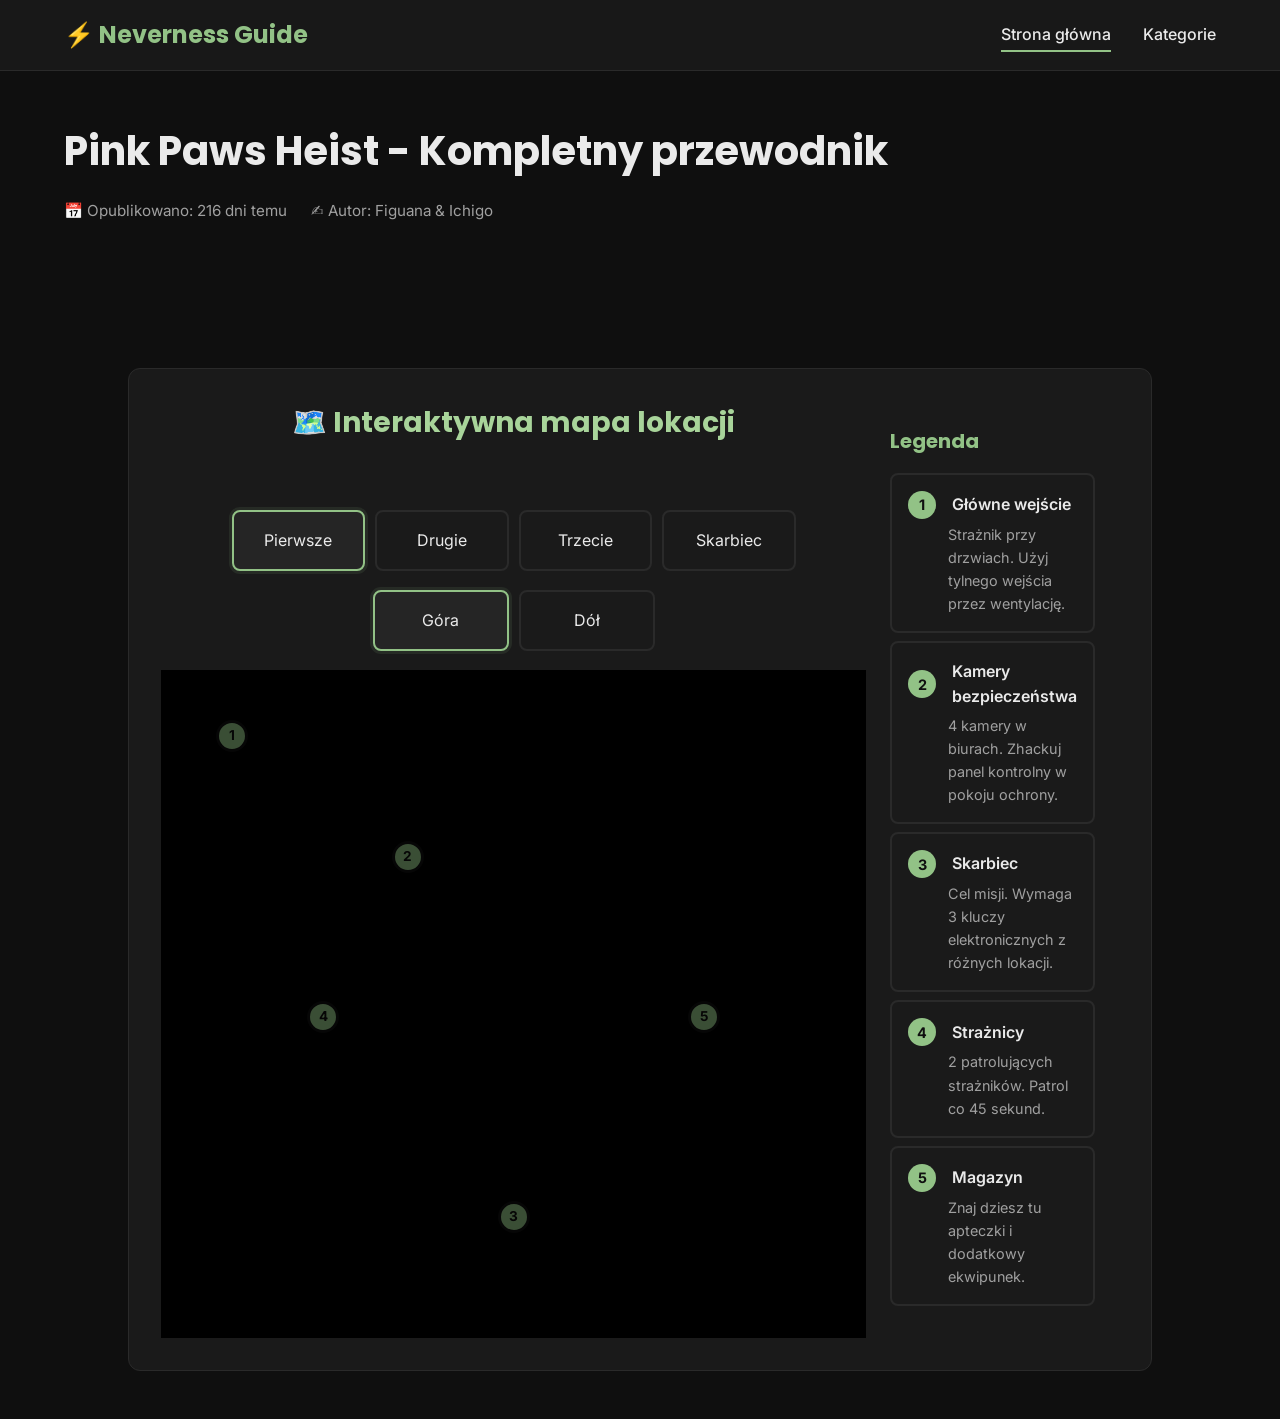
==== Napad.html @ 9a421a97 "Add files via upload" ====
<!DOCTYPE html>
<html lang="pl">
<head>
    <meta charset="UTF-8">
    <meta name="viewport" content="width=device-width, initial-scale=1.0">
    <title>Neverness to Everness - Poradniki</title>
    <link rel="preconnect" href="https://fonts.googleapis.com">
    <link rel="preconnect" href="https://fonts.gstatic.com" crossorigin>
    <link href="https://fonts.googleapis.com/css2?family=Inter:wght@400;500;600;700&family=Poppins:wght@600;700&display=swap" rel="stylesheet">
    <link rel="stylesheet" href="style.css">
</head>
<body>
    <!-- Navbar -->
    <nav class="navbar">
        <div class="navbar-container">
            <a href="index.html" class="logo">
                ⚡ Neverness Guide
            </a>
            <button class="menu-toggle" onclick="toggleMenu()">☰</button>
            <ul class="nav-links" id="navLinks">
                <li><a href="index.html" class="active">Strona główna</a></li>
                <li><a href="kategorie.html">Kategorie</a></li>
            </ul>
        </div>
    </nav>







































































































<!-- Heist Guide Page with Interactive Map -->
    <div id="heistGuidePage">
        <div class="container">
            <article class="article-container">
                <header class="article-header">
                    <h1>Pink Paws Heist - Kompletny przewodnik</h1>
                    <div class="article-meta">
                        <span>📅 Opublikowano: <span class="update-date" data-date="2026-05-04"></span></span>
                        <span>✍️ Autor: Figuana & Ichigo</span>
                    </div>
                </header>


                
            </article>
        </div>
    </div>














































































        <!-- Interactive Map Section -->
<div class="map-section">

       

        <div class="map-container">









            <div class="tytul">
                <h2>🗺️ Interaktywna mapa lokacji</h2>
            </div>








            <div class="pietra">
                <div class="pietra-item active">Pierwsze</div>
                <div class="pietra-item">Drugie</div>
                <div class="pietra-item">Trzecie</div>
                <div class="pietra-item">Skarbiec</div>
            </div>


            




            <div class="goradol">
                <div class="pietra-item active">Góra</div>
                <div class="pietra-item">Dół</div>
            </div>







            <div class="mapa">
                                
                <!-- Interactive markers -->
                <div class="map-marker" id="marker1" data-point="punkt1" style="top: 10%; left: 10%;">
                    <div class="map-marker-label">1</div>
                </div>
                <div class="map-marker" id="marker2" data-point="punkt2" style="top: 28%; left: 35%;">
                    <div class="map-marker-label">2</div>
                </div>
                <div class="map-marker" id="marker3" data-point="punkt3" style="top: 82%; left: 50%;">
                    <div class="map-marker-label">3</div>
                </div>
                <div class="map-marker" id="marker4" data-point="punkt4" style="top: 52%; left: 23%;">
                    <div class="map-marker-label">4</div>
                </div>
                <div class="map-marker" id="marker5" data-point="punkt5" style="top: 52%; left: 77%;">
                    <div class="map-marker-label">5</div>
                </div>

            </div>













        </div>










                    





        <div class="legend">
                    <h3>Legenda</h3>
                    
                    <div class="legend-item" data-target="punkt1">
                        <div class="legend-item-header">
                            <div class="legend-number">1</div>
                            <div class="legend-title">Główne wejście</div>
                        </div>
                        <div class="legend-description">Strażnik przy drzwiach. Użyj tylnego wejścia przez wentylację.</div>
                    </div>
                    
                    <div class="legend-item" data-target="punkt2">
                        <div class="legend-item-header">
                            <div class="legend-number">2</div>
                            <div class="legend-title">Kamery bezpieczeństwa</div>
                        </div>
                        <div class="legend-description">4 kamery w biurach. Zhackuj panel kontrolny w pokoju ochrony.</div>
                    </div>
                    
                    <div class="legend-item" data-target="punkt3">
                        <div class="legend-item-header">
                            <div class="legend-number">3</div>
                            <div class="legend-title">Skarbiec</div>
                        </div>
                        <div class="legend-description">Cel misji. Wymaga 3 kluczy elektronicznych z różnych lokacji.</div>
                    </div>
                    
                    <div class="legend-item" data-target="punkt4">
                        <div class="legend-item-header">
                            <div class="legend-number">4</div>
                            <div class="legend-title">Strażnicy</div>
                        </div>
                        <div class="legend-description">2 patrolujących strażników. Patrol co 45 sekund.</div>
                    </div>
                    
                    <div class="legend-item" data-target="punkt5">
                        <div class="legend-item-header">
                            <div class="legend-number">5</div>
                            <div class="legend-title">Magazyn</div>
                        </div>
                        <div class="legend-description">Znaj dziesz tu apteczki i dodatkowy ekwipunek.</div>
                    </div>
        </div>






</div>































































   
    <script src="script.js"></script>
</body>
</html>
---- style.css ----
:root {
            --color-bg: #0f0f0f;
            --color-surface: #1a1a1a;
            --color-surface-hover: #252525;
            --color-border: #2a2a2a;
            --color-text: #eaeaea;
            --color-text-muted: #a0a0a0;
            --color-accent: #92c286;
            --color-accent-dark: #7ab06a;
            --color-accent-light: #a8d49a;
            
            --space-xs: 4px;
            --space-sm: 8px;
            --space-md: 16px;
            --space-lg: 24px;
            --space-xl: 32px;
            --space-2xl: 48px;
            
            --font-body: 'Inter', system-ui, sans-serif;
            --font-heading: 'Poppins', sans-serif;
            
            --radius-sm: 8px;
            --radius-md: 12px;
            --radius-lg: 16px;
            
            --shadow-sm: 0 2px 8px rgba(0, 0, 0, 0.3);
            --shadow-md: 0 4px 16px rgba(0, 0, 0, 0.4);
            --shadow-lg: 0 8px 32px rgba(0, 0, 0, 0.5);
        }
        
        * {
            margin: 0;
            padding: 0;
            box-sizing: border-box;
        }
        
        body {
            font-family: var(--font-body);
            background: var(--color-bg);
            color: var(--color-text);
            line-height: 1.6;
        }
        
        /* Navbar */
        .navbar {
            background: var(--color-surface);
            border-bottom: 1px solid var(--color-border);
            padding: var(--space-md) 0;
            position: sticky;
            top: 0;
            z-index: 100;
            backdrop-filter: blur(10px);
            background: rgba(26, 26, 26, 0.95);
        }
        
        .navbar-container {
            max-width: 1200px;
            margin: 0 auto;
            padding: 0 var(--space-lg);
            display: flex;
            justify-content: space-between;
            align-items: center;
        }
        
        .logo {
            font-family: var(--font-heading);
            font-size: 1.5rem;
            font-weight: 700;
            color: var(--color-accent);
            text-decoration: none;
            display: flex;
            align-items: center;
            gap: var(--space-sm);
        }
        
        .nav-links {
            display: flex;
            gap: var(--space-xl);
            list-style: none;
        }
        
        .nav-links a {
            color: var(--color-text);
            text-decoration: none;
            font-weight: 500;
            transition: color 0.2s;
            position: relative;
        }
        
        .nav-links a:hover {
            color: var(--color-accent);
        }
        
        .nav-links a.active::after {
            content: '';
            position: absolute;
            bottom: -8px;
            left: 0;
            right: 0;
            height: 2px;
            background: var(--color-accent);
        }
        
        /* Container */
        .container {
            max-width: 1200px;
            margin: 0 auto;
            padding: var(--space-2xl) var(--space-lg);
        }
        
        /* Hero Section */
        .hero {
            text-align: center;
            padding: var(--space-2xl) 0;
            margin-bottom: var(--space-2xl);
        }
        
        .hero h1 {
            font-family: var(--font-heading);
            font-size: 3rem;
            margin-bottom: var(--space-md);
            background: linear-gradient(135deg, var(--color-text) 0%, var(--color-accent-light) 100%);
            -webkit-background-clip: text;
            -webkit-text-fill-color: transparent;
            background-clip: text;
        }
        
        .hero p {
            font-size: 1.25rem;
            color: var(--color-text-muted);
            max-width: 600px;
            margin: 0 auto;
        }
        
        /* Search Bar */
        .search-container {
            max-width: 600px;
            margin: var(--space-xl) auto var(--space-2xl);
        }
        
        .search-bar {
            width: 100%;
            padding: var(--space-md) var(--space-lg);
            background: var(--color-surface);
            border: 2px solid var(--color-border);
            border-radius: var(--radius-md);
            color: var(--color-text);
            font-size: 1rem;
            font-family: var(--font-body);
            transition: all 0.2s;
        }
        
        .search-bar:focus {
            outline: none;
            border-color: var(--color-accent);
            box-shadow: 0 0 0 3px rgba(146, 194, 134, 0.1);
        }
        
        /* Section Header */
        .section-header {
            display: flex;
            align-items: center;
            gap: var(--space-md);
            margin-bottom: var(--space-xl);
        }
        
        .section-header h2 {
            font-family: var(--font-heading);
            font-size: 2rem;
            color: var(--color-text);
        }
        
        .section-icon {
            font-size: 2rem;
        }
        
        /* Cards Grid */
        .cards-grid {
            display: grid;
            grid-template-columns: repeat(auto-fill, minmax(320px, 1fr));
            gap: var(--space-lg);
            margin-bottom: var(--space-2xl);
        }
        
        .card {
            display: block;
            text-decoration: none;
            color: inherit;
            background: var(--color-surface);
            border: 1px solid var(--color-border);
            border-radius: var(--radius-md);
            padding: var(--space-lg);
            transition: all 0.2s;
            cursor: pointer;
        }
        
        .card:hover {
            background: var(--color-surface-hover);
            border-color: var(--color-accent);
            transform: translateY(-4px);
            box-shadow: var(--shadow-md);
        }
        
        .card-icon {
            font-size: 2rem;
            margin-bottom: var(--space-md);
        }
        
        .card h3 {
            font-family: var(--font-heading);
            font-size: 1.25rem;
            margin-bottom: var(--space-sm);
            color: var(--color-text);
        }
        
        .card p {
            color: var(--color-text-muted);
            margin-bottom: var(--space-md);
            font-size: 0.95rem;
        }
        
        .card-meta {
            display: flex;
            gap: var(--space-md);
            font-size: 0.85rem;
            color: var(--color-text-muted);
            margin-bottom: var(--space-md);
        }
        
        .btn {
            display: inline-block;
            padding: var(--space-sm) var(--space-lg);
            background: var(--color-accent);
            color: var(--color-bg);
            text-decoration: none;
            border-radius: var(--radius-sm);
            font-weight: 600;
            transition: all 0.2s;
            border: none;
            cursor: pointer;
            font-family: var(--font-body);
        }
        
        .btn:hover {
            background: var(--color-accent-dark);
            transform: translateY(-2px);
            box-shadow: var(--shadow-sm);
        }
        
        .btn-outline {
            background: transparent;
            border: 2px solid var(--color-accent);
            color: var(--color-accent);
        }
        
        .btn-outline:hover {
            background: var(--color-accent);
            color: var(--color-bg);
        }
        
        /* Categories Grid */
        .categories-grid {
            display: grid;
            grid-template-columns: repeat(auto-fit, minmax(250px, 1fr));
            gap: var(--space-md);
            margin-bottom: var(--space-2xl);
        }
        
        .category-card {
            background: var(--color-surface);
            border: 1px solid var(--color-border);
            border-radius: var(--radius-md);
            padding: var(--space-lg);
            text-align: center;
            transition: all 0.2s;
            cursor: pointer;
            text-decoration: none;
            color: inherit;
            display: block;
        }
        
        .category-card:hover {
            background: var(--color-surface-hover);
            border-color: var(--color-accent);
            transform: translateY(-4px);
        }
        
        .category-icon {
            font-size: 3rem;
            margin-bottom: var(--space-md);
        }
        
        .category-card h3 {
            font-family: var(--font-heading);
            font-size: 1.1rem;
            color: var(--color-text);
            margin-bottom: var(--space-xs);
        }
        
        .category-count {
            font-size: 0.9rem;
            color: var(--color-text-muted);
        }
        
        /* Article Page */
        .article-container {
            max-width: 2000px;
            margin: 0 auto;
        }
        
        .article-header {
            margin-bottom: var(--space-2xl);
        }
        
        .article-header h1 {
            font-family: var(--font-heading);
            font-size: 2.5rem;
            margin-bottom: var(--space-md);
        }
        
        .article-meta {
            display: flex;
            gap: var(--space-lg);
            color: var(--color-text-muted);
            font-size: 0.95rem;
        }
        
        .toc {
            background: var(--color-surface);
            border: 1px solid var(--color-border);
            border-radius: var(--radius-md);
            padding: var(--space-lg);
            margin-bottom: var(--space-2xl);
        }
        
        .toc h3 {
            font-family: var(--font-heading);
            margin-bottom: var(--space-md);
            color: var(--color-accent);
        }
        
        .toc ul {
            list-style: none;
        }
        
        .toc li {
            margin-bottom: var(--space-sm);
        }
        
        .toc a {
            color: var(--color-text);
            text-decoration: none;
            transition: color 0.2s;
        }
        
        .toc a:hover {
            color: var(--color-accent);
        }
        
        .article-content {
            line-height: 1.8;
        }
        
        .article-content h2 {
            font-family: var(--font-heading);
            font-size: 1.75rem;
            margin-top: var(--space-2xl);
            margin-bottom: var(--space-md);
            color: var(--color-accent-light);
        }
        
        .article-content p {
            margin-bottom: var(--space-md);
        }
        
        .article-content ul, .article-content ol {
            margin-bottom: var(--space-md);
            padding-left: var(--space-xl);
        }
        
        .article-content li {
            margin-bottom: var(--space-sm);
        }
        
        /* Interactive Map Section */
        .map-section {
            background: var(--color-surface);
            border: 1px solid var(--color-border);
            border-radius: var(--radius-md);
            padding: var(--space-xl);
            margin: var(--space-2xl) 0;
            margin-left: 10%;
            margin-right: 10%;
            display: grid;
            grid-template-columns: 8fr 2fr;
        }
        
        .map-section h2 {
            font-family: var(--font-heading);
            font-size: 1.75rem;
            margin-bottom: var(--space-lg);
            color: var(--color-accent-light);
        }
        
        .map-container {
            display: grid;
            grid-template-rows: auto auto auto 1fr;
            gap: 40px;
        }

        .tytul {
            text-align: center;
        }
        
        .pietra {
            text-align: center;
            display: grid;
            grid-template-columns: 1fr 1fr 1fr 1fr;
            max-height: 40px;
            gap: 10px;
            margin-left: 10%;
            margin-right: 10%;
        }

        .goradol {
            text-align: center;
            display: grid;
            grid-template-columns: 1fr 1fr;
            margin-left: 30%;
            margin-right: 30%;
            max-height: 40px;
            gap: 10px;
        }

        .map-image {
            width: 100%;
            height: auto;
            display: block;
        }
        
        .map-marker {
            position: absolute;
            width: 32px;
            height: 32px;
            background: var(--color-accent);
            border: 3px solid var(--color-bg);
            border-radius: 50%;
            transform: translate(-50%, -50%);
            cursor: pointer;
            transition: all 0.3s;
            opacity: 0.4;
            box-shadow: 0 0 0 0 rgba(146, 194, 134, 0.7);
        }
        
        .map-marker.active {
            opacity: 1;
            transform: translate(-50%, -50%) scale(1.3);
            animation: pulse 2s infinite;
            z-index: 10;
        }
        
        @keyframes pulse {
            0% {
                box-shadow: 0 0 0 0 rgba(146, 194, 134, 0.7);
            }
            70% {
                box-shadow: 0 0 0 15px rgba(146, 194, 134, 0);
            }
            100% {
                box-shadow: 0 0 0 0 rgba(146, 194, 134, 0);
            }
        }
        
        .map-marker-label {
            position: absolute;
            top: 50%;
            left: 50%;
            transform: translate(-50%, -50%);
            color: var(--color-bg);
            font-weight: 700;
            font-size: 0.85rem;
            pointer-events: none;
        }
        
        .mapa {
            position: relative;
            background: black;
        }
        .legend {
            padding: var(--space-lg);
        }
        
        .legend h3 {
            font-family: var(--font-heading);
            font-size: 1.25rem;
            margin-bottom: var(--space-md);
            color: var(--color-accent);
        }

        .pietra-item {
            padding: var(--space-md);
            margin-bottom: var(--space-sm);
            background: var(--color-surface);
            border: 2px solid var(--color-border);
            border-radius: var(--radius-sm);
            cursor: pointer;
            transition: all 0.2s;
        }
        
        .pietra-item:hover {
            background: var(--color-surface-hover);
            border-color: var(--color-accent);
        }
        
        .pietra-item.active {
            background: var(--color-surface-hover);
            border-color: var(--color-accent);
            box-shadow: 0 0 0 3px rgba(146, 194, 134, 0.1);
        }

        .legend-item {
            padding: var(--space-md);
            margin-bottom: var(--space-sm);
            background: var(--color-surface);
            border: 2px solid var(--color-border);
            border-radius: var(--radius-sm);
            cursor: pointer;
            transition: all 0.2s;
        }
        
        .legend-item:hover {
            background: var(--color-surface-hover);
            border-color: var(--color-accent);
        }
        
        .legend-item.active {
            background: var(--color-surface-hover);
            border-color: var(--color-accent);
            box-shadow: 0 0 0 3px rgba(146, 194, 134, 0.1);
        }
        
        .legend-item-header {
            display: flex;
            align-items: center;
            gap: var(--space-md);
            margin-bottom: var(--space-xs);
        }
        
        .legend-number {
            width: 28px;
            height: 28px;
            background: var(--color-accent);
            color: var(--color-bg);
            border-radius: 50%;
            display: flex;
            align-items: center;
            justify-content: center;
            font-weight: 700;
            font-size: 0.9rem;
            flex-shrink: 0;
        }
        
        .legend-item.active .legend-number {
            background: var(--color-accent-dark);
            box-shadow: 0 0 12px rgba(146, 194, 134, 0.5);
        }
        
        .legend-title {
            font-weight: 600;
            color: var(--color-text);
        }
        
        .legend-description {
            font-size: 0.9rem;
            color: var(--color-text-muted);
            margin-left: 40px;
        }
        
        /* Mobile Menu Toggle */
        .menu-toggle {
            display: none;
            background: none;
            border: none;
            color: var(--color-text);
            font-size: 1.5rem;
            cursor: pointer;
        }
        
        /* Responsive */
        @media (max-width: 768px) {
            .hero h1 {
                font-size: 2rem;
            }
            
            .hero p {
                font-size: 1rem;
            }
            
            .nav-links {
                display: none;
                position: absolute;
                top: 100%;
                left: 0;
                right: 0;
                background: var(--color-surface);
                flex-direction: column;
                padding: var(--space-lg);
                border-top: 1px solid var(--color-border);
            }
            
            .nav-links.active {
                display: flex;
            }
            
            .menu-toggle {
                display: block;
            }
            
            .cards-grid {
                grid-template-columns: 1fr;
            }
            
            .categories-grid {
                grid-template-columns: repeat(auto-fit, minmax(150px, 1fr));
            }        
            .legend {
                order: -1;
            }
        }
        
        /* Page Transitions */
        .page {
            display: none;
        }
        
        .page.active {
            display: block;
            animation: fadeIn 0.3s;
        }
        
        @keyframes fadeIn {
            from {
                opacity: 0;
                transform: translateY(10px);
            }
            to {
                opacity: 1;
                transform: translateY(0);
            }
        }

        .heistGuidePage {
            display: grid;
            grid-template-columns: 1fr 1fr;
            margin-left: 10%;
            margin-right: 10%;
        }
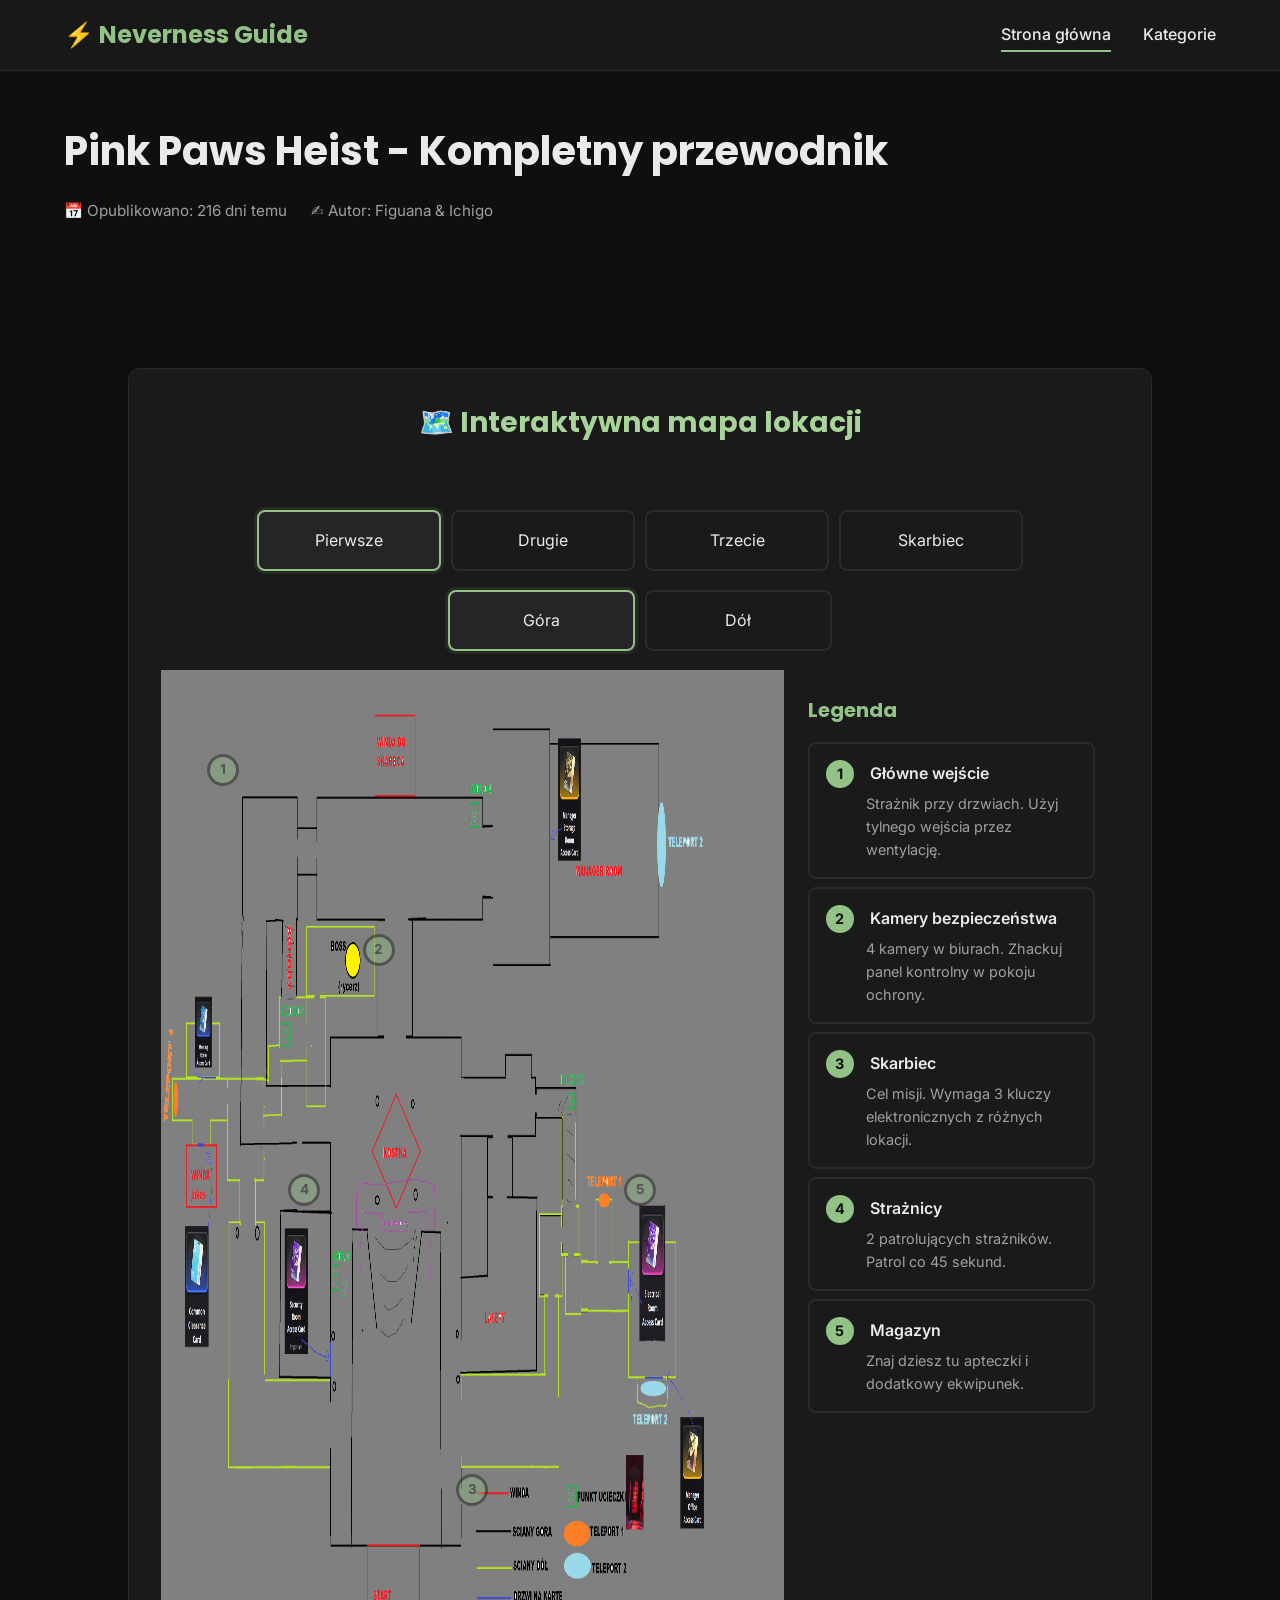
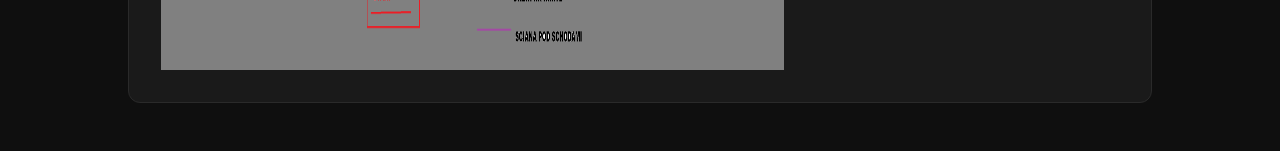
==== commit 6854fe0d: "Add files via upload" ====
--- a/Napad.html
+++ b/Napad.html
@@ -254,15 +254,9 @@
                 <div class="pietra-item">Skarbiec</div>
             </div>
 
-
-            
-
-
-
-
             <div class="goradol">
-                <div class="pietra-item active">Góra</div>
-                <div class="pietra-item">Dół</div>
+                <div class="goradol-item active" data-view="top">Góra</div>
+                <div class="goradol-item" data-view="bottom">Dół</div>
             </div>
 
 
@@ -270,58 +264,39 @@
 
 
 
-
-            <div class="mapa">
-                                
-                <!-- Interactive markers -->
-                <div class="map-marker" id="marker1" data-point="punkt1" style="top: 10%; left: 10%;">
-                    <div class="map-marker-label">1</div>
+            <div class="mapa-box">
+                <div class="mapa">
+
+
+                    <img src="1.png" class="img1" alt="1" width="1000px" height="1000px">
+                    <img src="2.png" class="img2" alt="1" width="1000px" height="1000px">
+                                    
+                    <!-- Interactive markers -->
+                    <div class="map-marker" id="marker1" data-point="punkt1" style="top: 10%; left: 10%;">
+                        <div class="map-marker-label">1</div>
+                    </div>
+                    <div class="map-marker" id="marker2" data-point="punkt2" style="top: 28%; left: 35%;">
+                        <div class="map-marker-label">2</div>
+                    </div>
+                    <div class="map-marker" id="marker3" data-point="punkt3" style="top: 82%; left: 50%;">
+                        <div class="map-marker-label">3</div>
+                    </div>
+                    <div class="map-marker" id="marker4" data-point="punkt4" style="top: 52%; left: 23%;">
+                        <div class="map-marker-label">4</div>
+                    </div>
+                    <div class="map-marker" id="marker5" data-point="punkt5" style="top: 52%; left: 77%;">
+                        <div class="map-marker-label">5</div>
+                    </div>
+
                 </div>
-                <div class="map-marker" id="marker2" data-point="punkt2" style="top: 28%; left: 35%;">
-                    <div class="map-marker-label">2</div>
-                </div>
-                <div class="map-marker" id="marker3" data-point="punkt3" style="top: 82%; left: 50%;">
-                    <div class="map-marker-label">3</div>
-                </div>
-                <div class="map-marker" id="marker4" data-point="punkt4" style="top: 52%; left: 23%;">
-                    <div class="map-marker-label">4</div>
-                </div>
-                <div class="map-marker" id="marker5" data-point="punkt5" style="top: 52%; left: 77%;">
-                    <div class="map-marker-label">5</div>
-                </div>
-
-            </div>
-
-
-
-
-
-
-
-
-
-
-
-
-
-        </div>
-
-
-
-
-
-
-
-
-
-
-                    
-
-
-
-
-
-        <div class="legend">
+
+
+
+                
+
+
+
+<div class="legend">
                     <h3>Legenda</h3>
                     
                     <div class="legend-item" data-target="punkt1">
@@ -370,6 +345,34 @@
 
 
 
+
+
+
+
+
+            </div>    
+
+
+
+
+
+
+
+
+
+
+
+
+        </div>
+
+
+
+
+
+
+
+
+
 </div>
 
 
--- a/style.css
+++ b/style.css
@@ -391,8 +391,6 @@
             margin: var(--space-2xl) 0;
             margin-left: 10%;
             margin-right: 10%;
-            display: grid;
-            grid-template-columns: 8fr 2fr;
         }
         
         .map-section h2 {
@@ -481,11 +479,33 @@
             font-size: 0.85rem;
             pointer-events: none;
         }
+
+        .mapa-box {
+            display: grid;
+            grid-template-columns: 6.5fr 3.5fr;
+        }
         
         .mapa {
             position: relative;
-            background: black;
-        }
+            background: grey;
+            height: 1000px;
+        }
+
+        .mapa img {
+            position: absolute;
+            top: 0;
+            left: 0%;
+        }
+
+        .img1, .img2 {
+            position: absolute;
+            top: 0;
+            left: 0;
+            width: 100%;
+            height: 100%;
+            transition: opacity 0.3s ease;
+        }
+
         .legend {
             padding: var(--space-lg);
         }
@@ -496,7 +516,6 @@
             margin-bottom: var(--space-md);
             color: var(--color-accent);
         }
-
         .pietra-item {
             padding: var(--space-md);
             margin-bottom: var(--space-sm);
@@ -517,6 +536,33 @@
             border-color: var(--color-accent);
             box-shadow: 0 0 0 3px rgba(146, 194, 134, 0.1);
         }
+
+
+
+
+        .goradol-item {
+            padding: var(--space-md);
+            margin-bottom: var(--space-sm);
+            background: var(--color-surface);
+            border: 2px solid var(--color-border);
+            border-radius: var(--radius-sm);
+            cursor: pointer;
+            transition: all 0.2s;
+        }
+        
+        .goradol-item:hover {
+            background: var(--color-surface-hover);
+            border-color: var(--color-accent);
+        }
+        
+        .goradol-item.active {
+            background: var(--color-surface-hover);
+            border-color: var(--color-accent);
+            box-shadow: 0 0 0 3px rgba(146, 194, 134, 0.1);
+        }
+
+
+
 
         .legend-item {
             padding: var(--space-md);
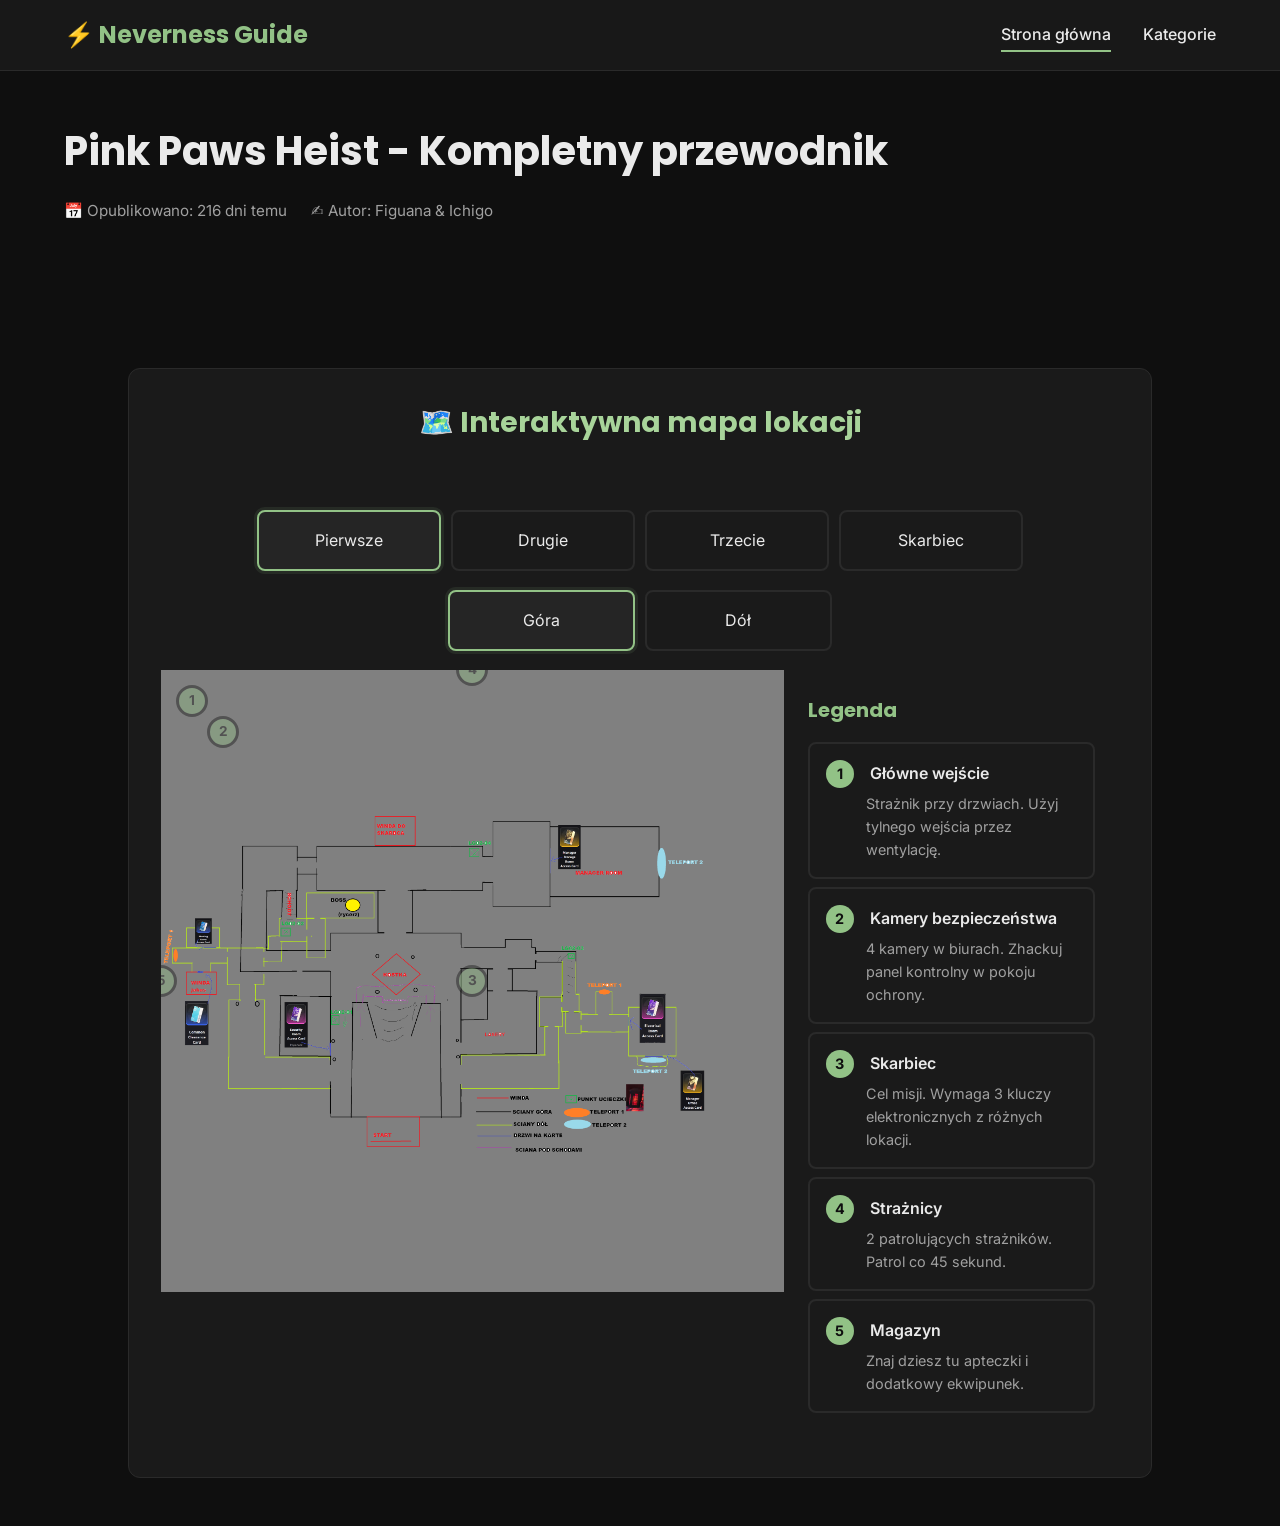
==== commit e3314805: "Add files via upload" ====
--- a/Napad.html
+++ b/Napad.html
@@ -268,23 +268,23 @@
                 <div class="mapa">
 
 
-                    <img src="1.png" class="img1" alt="1" width="1000px" height="1000px">
-                    <img src="2.png" class="img2" alt="1" width="1000px" height="1000px">
+                    <img src="1.png" class="img1" alt="1">
+                    <img src="2.png" class="img2" alt="2">
                                     
                     <!-- Interactive markers -->
-                    <div class="map-marker" id="marker1" data-point="punkt1" style="top: 10%; left: 10%;">
+                    <div class="map-marker" id="marker1" data-point="punkt1" style="top: 5%; left: 5%;">
                         <div class="map-marker-label">1</div>
                     </div>
-                    <div class="map-marker" id="marker2" data-point="punkt2" style="top: 28%; left: 35%;">
+                    <div class="map-marker" id="marker2" data-point="punkt2" style="top: 10%; left: 10%;">
                         <div class="map-marker-label">2</div>
                     </div>
-                    <div class="map-marker" id="marker3" data-point="punkt3" style="top: 82%; left: 50%;">
+                    <div class="map-marker" id="marker3" data-point="punkt3" style="top: 50%; left: 50%;">
                         <div class="map-marker-label">3</div>
                     </div>
-                    <div class="map-marker" id="marker4" data-point="punkt4" style="top: 52%; left: 23%;">
+                    <div class="map-marker" id="marker4" data-point="punkt4" style="top: 0%; left: 50%;">
                         <div class="map-marker-label">4</div>
                     </div>
-                    <div class="map-marker" id="marker5" data-point="punkt5" style="top: 52%; left: 77%;">
+                    <div class="map-marker" id="marker5" data-point="punkt5" style="top: 50%; left: 0%;">
                         <div class="map-marker-label">5</div>
                     </div>
 
--- a/style.css
+++ b/style.css
@@ -484,17 +484,20 @@
             display: grid;
             grid-template-columns: 6.5fr 3.5fr;
         }
+        @media (max-width: 765px) {
+            .mapa-box {
+                display: grid;
+                grid-template-columns: 1fr;
+            }
+        }
         
         .mapa {
             position: relative;
+            width: 100%;
+            aspect-ratio: 1 / 1;
             background: grey;
-            height: 1000px;
-        }
-
-        .mapa img {
-            position: absolute;
-            top: 0;
-            left: 0%;
+            overflow: hidden;
+
         }
 
         .img1, .img2 {
@@ -503,6 +506,7 @@
             left: 0;
             width: 100%;
             height: 100%;
+            object-fit: contain;
             transition: opacity 0.3s ease;
         }
 
@@ -669,9 +673,7 @@
             .categories-grid {
                 grid-template-columns: repeat(auto-fit, minmax(150px, 1fr));
             }        
-            .legend {
-                order: -1;
-            }
+
         }
         
         /* Page Transitions */
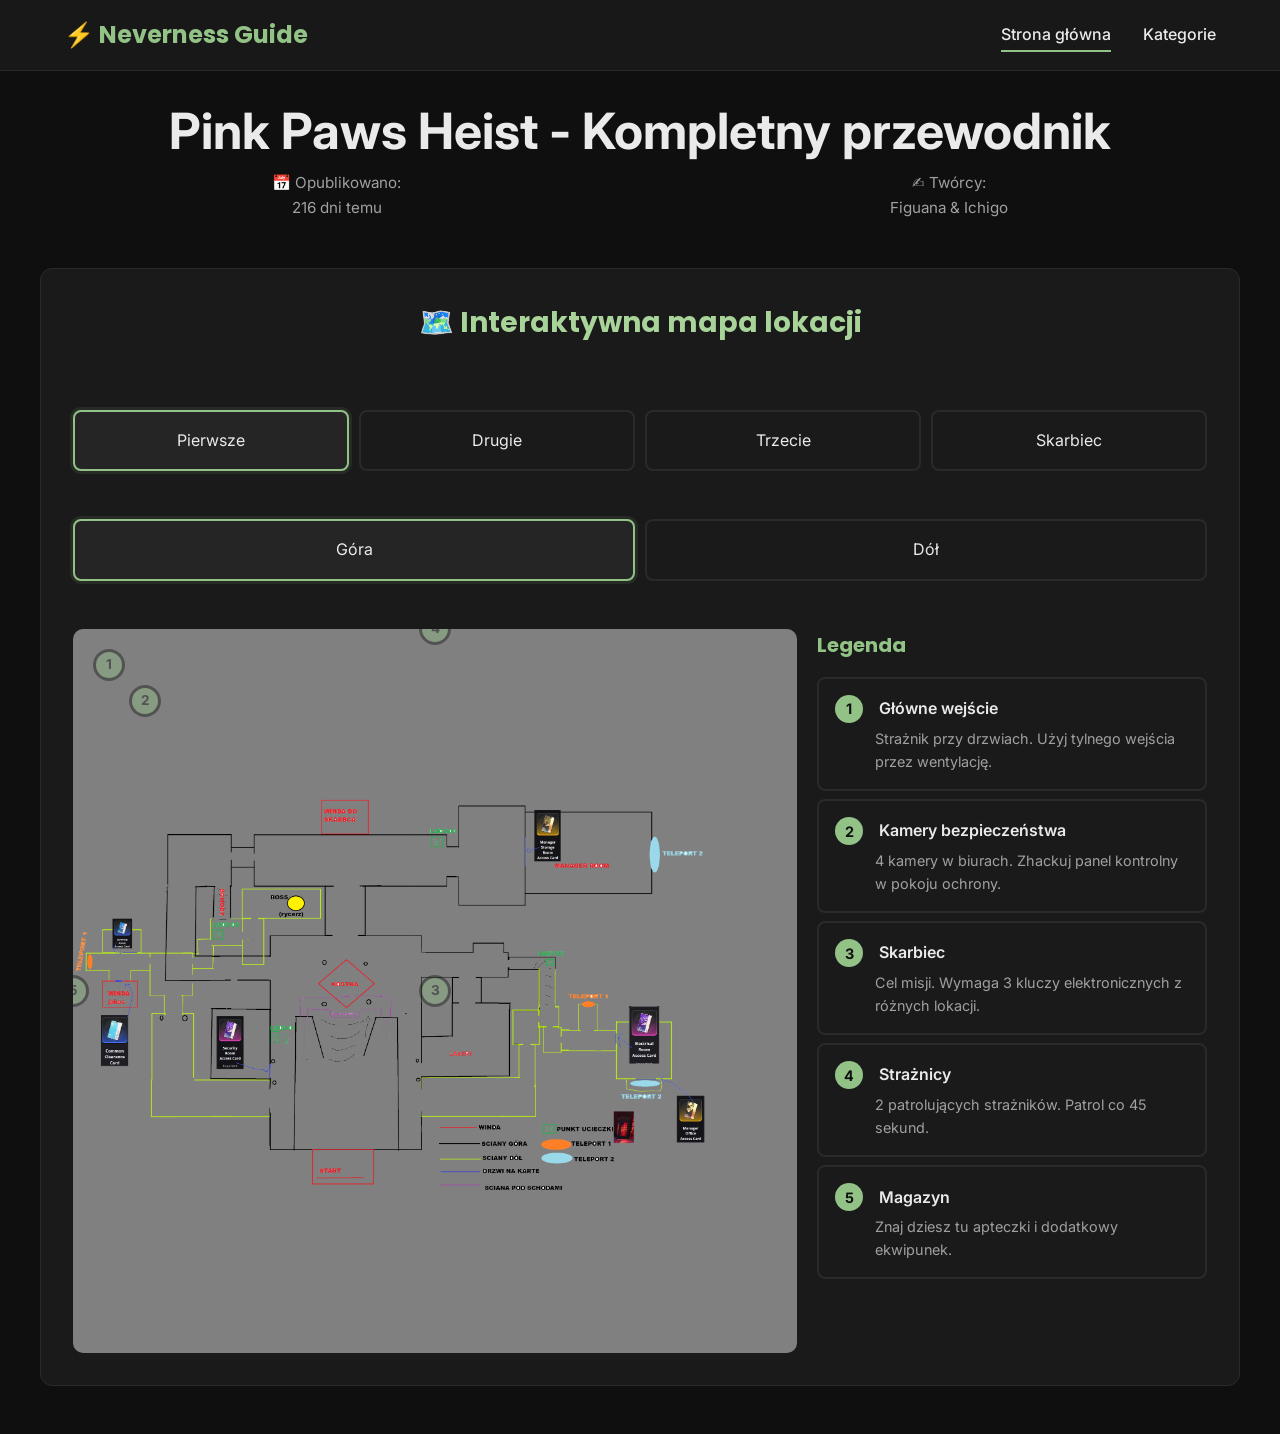
==== commit 191f309b: "Add files via upload" ====
--- a/Napad.html
+++ b/Napad.html
@@ -30,111 +30,15 @@
 
 
 
-
-
-
-
-
-
-
-
-
-
-
-
-
-
-
-
-
-
-
-
-
-
-
-
-
-
-
-
-
-
-
-
-
-
-
-
-
-
-
-
-
-
-
-
-
-
-
-
-
-
-
-
-
-
-
-
-
-
-
-
-
-
-
-
-
-
-
-
-
-
-
-
-
-
-
-
-
-
-
-
-
-
-
-
-
-
-
-
-
-
-
-
-
-
-
-
 <!-- Heist Guide Page with Interactive Map -->
     <div id="heistGuidePage">
-        <div class="container">
+        <div class="container2">
             <article class="article-container">
                 <header class="article-header">
-                    <h1>Pink Paws Heist - Kompletny przewodnik</h1>
+                    <p class="napadtyt">Pink Paws Heist - Kompletny przewodnik</p>
                     <div class="article-meta">
                         <span>📅 Opublikowano: <span class="update-date" data-date="2026-05-04"></span></span>
-                        <span>✍️ Autor: Figuana & Ichigo</span>
+                        <span>✍️ Twórcy:<br> Figuana & Ichigo</span>
                     </div>
                 </header>
 
@@ -153,281 +57,90 @@
 
 
 
-
-
-
-
-
-
-
-
-
-
-
-
-
-
-
-
-
-
-
-
-
-
-
-
-
-
-
-
-
-
-
-
-
-
-
-
-
-
-
-
-
-
-
-
-
-
-
-
-
-
-
-
-
-
-
-
-
-
-
-
-
-
-
-
-
-
-
-
         <!-- Interactive Map Section -->
 <div class="map-section">
 
-       
+    <div class="map-container">
 
-        <div class="map-container">
+        <div class="tytul">
+            <h2>🗺️ Interaktywna mapa lokacji</h2>
+        </div>
 
+        <div class="pietra">
+            <div class="pietra-item active">Pierwsze</div>
+            <div class="pietra-item">Drugie</div>
+            <div class="pietra-item">Trzecie</div>
+            <div class="pietra-item">Skarbiec</div>
+        </div>
 
+        <div class="goradol">
+            <div class="goradol-item active" data-view="top">Góra</div>
+            <div class="goradol-item" data-view="bottom">Dół</div>
+        </div>
 
-
-
-
-
-
-
-            <div class="tytul">
-                <h2>🗺️ Interaktywna mapa lokacji</h2>
+        <div class="mapa-box">
+            <div class="mapa">
+                <img src="1.png" class="img1" alt="1">
+                <img src="2.png" class="img2" alt="2">                
+                <!-- Interactive markers -->
+                <div class="map-marker" id="marker1" data-point="punkt1" style="top: 5%; left: 5%;">
+                    <div class="map-marker-label">1</div>
+                </div>
+                <div class="map-marker" id="marker2" data-point="punkt2" style="top: 10%; left: 10%;">
+                    <div class="map-marker-label">2</div>
+                </div>
+                <div class="map-marker" id="marker3" data-point="punkt3" style="top: 50%; left: 50%;">
+                    <div class="map-marker-label">3</div>
+                </div>
+                <div class="map-marker" id="marker4" data-point="punkt4" style="top: 0%; left: 50%;">
+                    <div class="map-marker-label">4</div>
+                </div>
+                <div class="map-marker" id="marker5" data-point="punkt5" style="top: 50%; left: 0%;">
+                    <div class="map-marker-label">5</div>
+                </div>
             </div>
 
-
-
-
-
-
-
-
-            <div class="pietra">
-                <div class="pietra-item active">Pierwsze</div>
-                <div class="pietra-item">Drugie</div>
-                <div class="pietra-item">Trzecie</div>
-                <div class="pietra-item">Skarbiec</div>
-            </div>
-
-            <div class="goradol">
-                <div class="goradol-item active" data-view="top">Góra</div>
-                <div class="goradol-item" data-view="bottom">Dół</div>
-            </div>
-
-
-
-
-
-
-            <div class="mapa-box">
-                <div class="mapa">
-
-
-                    <img src="1.png" class="img1" alt="1">
-                    <img src="2.png" class="img2" alt="2">
-                                    
-                    <!-- Interactive markers -->
-                    <div class="map-marker" id="marker1" data-point="punkt1" style="top: 5%; left: 5%;">
-                        <div class="map-marker-label">1</div>
+            <div class="legend">
+                <h3>Legenda</h3>
+                <div class="legend-item" data-target="punkt1">
+                    <div class="legend-item-header">
+                        <div class="legend-number">1</div>
+                        <div class="legend-title">Główne wejście</div>
                     </div>
-                    <div class="map-marker" id="marker2" data-point="punkt2" style="top: 10%; left: 10%;">
-                        <div class="map-marker-label">2</div>
+                    <div class="legend-description">Strażnik przy drzwiach. Użyj tylnego wejścia przez wentylację.</div>
+                </div>               
+                <div class="legend-item" data-target="punkt2">
+                    <div class="legend-item-header">
+                        <div class="legend-number">2</div>
+                        <div class="legend-title">Kamery bezpieczeństwa</div>
                     </div>
-                    <div class="map-marker" id="marker3" data-point="punkt3" style="top: 50%; left: 50%;">
-                        <div class="map-marker-label">3</div>
+                    <div class="legend-description">4 kamery w biurach. Zhackuj panel kontrolny w pokoju ochrony.</div>
+                </div>                    
+                <div class="legend-item" data-target="punkt3">
+                    <div class="legend-item-header">
+                        <div class="legend-number">3</div>
+                        <div class="legend-title">Skarbiec</div>
                     </div>
-                    <div class="map-marker" id="marker4" data-point="punkt4" style="top: 0%; left: 50%;">
-                        <div class="map-marker-label">4</div>
+                    <div class="legend-description">Cel misji. Wymaga 3 kluczy elektronicznych z różnych lokacji.</div>
+                </div>                  
+                <div class="legend-item" data-target="punkt4">
+                    <div class="legend-item-header">
+                        <div class="legend-number">4</div>
+                        <div class="legend-title">Strażnicy</div>
                     </div>
-                    <div class="map-marker" id="marker5" data-point="punkt5" style="top: 50%; left: 0%;">
-                        <div class="map-marker-label">5</div>
+                    <div class="legend-description">2 patrolujących strażników. Patrol co 45 sekund.</div>
+                </div>                   
+                <div class="legend-item" data-target="punkt5">
+                    <div class="legend-item-header">
+                        <div class="legend-number">5</div>
+                        <div class="legend-title">Magazyn</div>
                     </div>
-
+                    <div class="legend-description">Znaj dziesz tu apteczki i dodatkowy ekwipunek.</div>
                 </div>
-
-
-
-                
-
-
-
-<div class="legend">
-                    <h3>Legenda</h3>
-                    
-                    <div class="legend-item" data-target="punkt1">
-                        <div class="legend-item-header">
-                            <div class="legend-number">1</div>
-                            <div class="legend-title">Główne wejście</div>
-                        </div>
-                        <div class="legend-description">Strażnik przy drzwiach. Użyj tylnego wejścia przez wentylację.</div>
-                    </div>
-                    
-                    <div class="legend-item" data-target="punkt2">
-                        <div class="legend-item-header">
-                            <div class="legend-number">2</div>
-                            <div class="legend-title">Kamery bezpieczeństwa</div>
-                        </div>
-                        <div class="legend-description">4 kamery w biurach. Zhackuj panel kontrolny w pokoju ochrony.</div>
-                    </div>
-                    
-                    <div class="legend-item" data-target="punkt3">
-                        <div class="legend-item-header">
-                            <div class="legend-number">3</div>
-                            <div class="legend-title">Skarbiec</div>
-                        </div>
-                        <div class="legend-description">Cel misji. Wymaga 3 kluczy elektronicznych z różnych lokacji.</div>
-                    </div>
-                    
-                    <div class="legend-item" data-target="punkt4">
-                        <div class="legend-item-header">
-                            <div class="legend-number">4</div>
-                            <div class="legend-title">Strażnicy</div>
-                        </div>
-                        <div class="legend-description">2 patrolujących strażników. Patrol co 45 sekund.</div>
-                    </div>
-                    
-                    <div class="legend-item" data-target="punkt5">
-                        <div class="legend-item-header">
-                            <div class="legend-number">5</div>
-                            <div class="legend-title">Magazyn</div>
-                        </div>
-                        <div class="legend-description">Znaj dziesz tu apteczki i dodatkowy ekwipunek.</div>
-                    </div>
+                </div>
         </div>
-
-
-
-
-
-
-
-
-
-
-
-            </div>    
-
-
-
-
-
-
-
-
-
-
-
-
-        </div>
-
-
-
-
-
-
-
-
-
+    </div>
 </div>
-
-
-
-
-
-
-
-
-
-
-
-
-
-
-
-
-
-
-
-
-
-
-
-
-
-
-
-
-
-
-
-
-
-
-
-
-
-
-
-
-
-
-
-
-
-
-
-
-
-
-
-
-
-
 
 
 
--- a/style.css
+++ b/style.css
@@ -1,705 +1,742 @@
 :root {
-            --color-bg: #0f0f0f;
-            --color-surface: #1a1a1a;
-            --color-surface-hover: #252525;
-            --color-border: #2a2a2a;
-            --color-text: #eaeaea;
-            --color-text-muted: #a0a0a0;
-            --color-accent: #92c286;
-            --color-accent-dark: #7ab06a;
-            --color-accent-light: #a8d49a;
-            
-            --space-xs: 4px;
-            --space-sm: 8px;
-            --space-md: 16px;
-            --space-lg: 24px;
-            --space-xl: 32px;
-            --space-2xl: 48px;
-            
-            --font-body: 'Inter', system-ui, sans-serif;
-            --font-heading: 'Poppins', sans-serif;
-            
-            --radius-sm: 8px;
-            --radius-md: 12px;
-            --radius-lg: 16px;
-            
-            --shadow-sm: 0 2px 8px rgba(0, 0, 0, 0.3);
-            --shadow-md: 0 4px 16px rgba(0, 0, 0, 0.4);
-            --shadow-lg: 0 8px 32px rgba(0, 0, 0, 0.5);
-        }
+    --color-bg: #0f0f0f;
+    --color-surface: #1a1a1a;
+    --color-surface-hover: #252525;
+    --color-border: #2a2a2a;
+    --color-text: #eaeaea;
+    --color-text-muted: #a0a0a0;
+    --color-accent: #92c286;
+    --color-accent-dark: #7ab06a;
+    --color-accent-light: #a8d49a;
+    
+    --space-xs: 4px;
+    --space-sm: 8px;
+    --space-md: 16px;
+    --space-lg: 24px;
+    --space-xl: 32px;
+    --space-2xl: 48px;
+    
+    --font-body: 'Inter', system-ui, sans-serif;
+    --font-heading: 'Poppins', sans-serif;
+    
+    --radius-sm: 8px;
+    --radius-md: 12px;
+    --radius-lg: 16px;
+    
+    --shadow-sm: 0 2px 8px rgba(0, 0, 0, 0.3);
+    --shadow-md: 0 4px 16px rgba(0, 0, 0, 0.4);
+    --shadow-lg: 0 8px 32px rgba(0, 0, 0, 0.5);
+}
+
+* {
+    margin: 0;
+    padding: 0;
+    box-sizing: border-box;
+}
+
+body {
+    font-family: var(--font-body);
+    background: var(--color-bg);
+    color: var(--color-text);
+    line-height: 1.6;
+    margin: 0;
+    overflow-x: hidden;
+}
+
+/* Navbar */
+.navbar {
+    background: var(--color-surface);
+    border-bottom: 1px solid var(--color-border);
+    padding: var(--space-md) 0;
+    position: sticky;
+    top: 0;
+    z-index: 100;
+    backdrop-filter: blur(10px);
+    background: rgba(26, 26, 26, 0.95);
+}
+
+.navbar-container {
+    max-width: 1200px;
+    margin: 0 auto;
+    padding: 0 var(--space-lg);
+    display: flex;
+    justify-content: space-between;
+    align-items: center;
+}
+
+.logo {
+    font-family: var(--font-heading);
+    font-size: 1.5rem;
+    font-weight: 700;
+    color: var(--color-accent);
+    text-decoration: none;
+    display: flex;
+    align-items: center;
+    gap: var(--space-sm);
+}
+
+.nav-links {
+    display: flex;
+    gap: var(--space-xl);
+    list-style: none;
+}
+
+.nav-links a {
+    color: var(--color-text);
+    text-decoration: none;
+    font-weight: 500;
+    transition: color 0.2s;
+    position: relative;
+}
+
+.nav-links a:hover {
+    color: var(--color-accent);
+}
+
+.nav-links a.active::after {
+    content: '';
+    position: absolute;
+    bottom: -8px;
+    left: 0;
+    right: 0;
+    height: 2px;
+    background: var(--color-accent);
+}
+
+/* Container */
+.container {
+    max-width: 1200px;
+    margin: 0 auto;
+    padding: var(--space-2xl) var(--space-lg);
+    
+}
+.container2 {
+    max-width: 1200px;
+    margin: 0 auto;
+    padding-top: 20px;
+    text-align: center;
+}
+
+.container2 span {
+    display: block;
+    margin: 0 auto;
+    text-align: center;
+}
+
+/* Hero Section */
+.hero {
+    text-align: center;
+    padding: var(--space-2xl) 0;
+    margin-bottom: var(--space-2xl);
+}
+
+.hero h1 {
+    font-family: var(--font-heading);
+    font-size: 3rem;
+    margin-bottom: var(--space-md);
+    background: linear-gradient(135deg, var(--color-text) 0%, var(--color-accent-light) 100%);
+    -webkit-background-clip: text;
+    -webkit-text-fill-color: transparent;
+    background-clip: text;
+}
+
+.hero p {
+    font-size: 1.25rem;
+    color: var(--color-text-muted);
+    max-width: 600px;
+    margin: 0 auto;
+}
+
+/* Search Bar */
+.search-container {
+    max-width: 600px;
+    margin: var(--space-xl) auto var(--space-2xl);
+}
+
+.search-bar {
+    width: 100%;
+    padding: var(--space-md) var(--space-lg);
+    background: var(--color-surface);
+    border: 2px solid var(--color-border);
+    border-radius: var(--radius-md);
+    color: var(--color-text);
+    font-size: 1rem;
+    font-family: var(--font-body);
+    transition: all 0.2s;
+}
+
+.search-bar:focus {
+    outline: none;
+    border-color: var(--color-accent);
+    box-shadow: 0 0 0 3px rgba(146, 194, 134, 0.1);
+}
+
+/* Section Header */
+.section-header {
+    display: flex;
+    align-items: center;
+    gap: var(--space-md);
+    margin-bottom: var(--space-xl);
+}
+
+.section-header h2 {
+    font-family: var(--font-heading);
+    font-size: 2rem;
+    color: var(--color-text);
+}
+
+.section-icon {
+    font-size: 2rem;
+}
+
+/* Cards Grid */
+.cards-grid {
+    display: grid;
+    grid-template-columns: repeat(auto-fill, minmax(320px, 1fr));
+    gap: var(--space-lg);
+    margin-bottom: var(--space-2xl);
+}
+
+.card {
+    display: block;
+    text-decoration: none;
+    color: inherit;
+    background: var(--color-surface);
+    border: 1px solid var(--color-border);
+    border-radius: var(--radius-md);
+    padding: var(--space-lg);
+    transition: all 0.2s;
+    cursor: pointer;
+}
+
+.card:hover {
+    background: var(--color-surface-hover);
+    border-color: var(--color-accent);
+    transform: translateY(-4px);
+    box-shadow: var(--shadow-md);
+}
+
+.card-icon {
+    font-size: 2rem;
+    margin-bottom: var(--space-md);
+}
+
+.card h3 {
+    font-family: var(--font-heading);
+    font-size: 1.25rem;
+    margin-bottom: var(--space-sm);
+    color: var(--color-text);
+}
+
+.card p {
+    color: var(--color-text-muted);
+    margin-bottom: var(--space-md);
+    font-size: 0.95rem;
+}
+
+.card-meta {
+    display: flex;
+    gap: var(--space-md);
+    font-size: 0.85rem;
+    color: var(--color-text-muted);
+    margin-bottom: var(--space-md);
+}
+
+.btn {
+    display: inline-block;
+    padding: var(--space-sm) var(--space-lg);
+    background: var(--color-accent);
+    color: var(--color-bg);
+    text-decoration: none;
+    border-radius: var(--radius-sm);
+    font-weight: 600;
+    transition: all 0.2s;
+    border: none;
+    cursor: pointer;
+    font-family: var(--font-body);
+}
+
+.btn:hover {
+    background: var(--color-accent-dark);
+    transform: translateY(-2px);
+    box-shadow: var(--shadow-sm);
+}
+
+.btn-outline {
+    background: transparent;
+    border: 2px solid var(--color-accent);
+    color: var(--color-accent);
+}
+
+.btn-outline:hover {
+    background: var(--color-accent);
+    color: var(--color-bg);
+}
+
+/* Categories Grid */
+.categories-grid {
+    display: grid;
+    grid-template-columns: repeat(auto-fit, minmax(250px, 1fr));
+    gap: var(--space-md);
+    margin-bottom: var(--space-2xl);
+}
+
+.category-card {
+    background: var(--color-surface);
+    border: 1px solid var(--color-border);
+    border-radius: var(--radius-md);
+    padding: var(--space-lg);
+    text-align: center;
+    transition: all 0.2s;
+    cursor: pointer;
+    text-decoration: none;
+    color: inherit;
+    display: block;
+}
+
+.category-card:hover {
+    background: var(--color-surface-hover);
+    border-color: var(--color-accent);
+    transform: translateY(-4px);
+}
+
+.category-icon {
+    font-size: 3rem;
+    margin-bottom: var(--space-md);
+}
+
+.category-card h3 {
+    font-family: var(--font-heading);
+    font-size: 1.1rem;
+    color: var(--color-text);
+    margin-bottom: var(--space-xs);
+}
+
+.category-count {
+    font-size: 0.9rem;
+    color: var(--color-text-muted);
+}
+
+/* Article Page */
+.article-container {
+    max-width: 2000px;
+    margin: 0 auto;
+}
+
+.article-header {
+    margin-bottom: var(--space-2xl);
+}
+
+.article-header h1 {
+    font-family: var(--font-heading);
+    font-size: 2.5rem;
+    margin-bottom: var(--space-md);
+}
+
+.article-meta {
+    display: flex;
+    gap: var(--space-lg);
+    color: var(--color-text-muted);
+    font-size: 0.95rem;
+}
+
+.toc {
+    background: var(--color-surface);
+    border: 1px solid var(--color-border);
+    border-radius: var(--radius-md);
+    padding: var(--space-lg);
+    margin-bottom: var(--space-2xl);
+}
+
+.toc h3 {
+    font-family: var(--font-heading);
+    margin-bottom: var(--space-md);
+    color: var(--color-accent);
+}
+
+.toc ul {
+    list-style: none;
+}
+
+.toc li {
+    margin-bottom: var(--space-sm);
+}
+
+.toc a {
+    color: var(--color-text);
+    text-decoration: none;
+    transition: color 0.2s;
+}
+
+.toc a:hover {
+    color: var(--color-accent);
+}
+
+.article-content {
+    line-height: 1.8;
+}
+
+.article-content h2 {
+    font-family: var(--font-heading);
+    font-size: 1.75rem;
+    margin-top: var(--space-2xl);
+    margin-bottom: var(--space-md);
+    color: var(--color-accent-light);
+}
+
+.article-content p {
+    margin-bottom: var(--space-md);
+}
+
+.article-content ul, .article-content ol {
+    margin-bottom: var(--space-md);
+    padding-left: var(--space-xl);
+}
+
+.article-content li {
+    margin-bottom: var(--space-sm);
+}
+
+/* Interactive Map Section */
+.map-section {
+    background: var(--color-surface);
+    border: 1px solid var(--color-border);
+    border-radius: var(--radius-md);
+    padding: var(--space-xl);
+    margin: var(--space-2xl) auto; /* klucz */
+    width: 100%;
+    max-width: 1200px; /* opcjonalnie */
+    box-sizing: border-box;
+    position: relative;
+    overflow: hidden;
+}        
+.map-section h2 {
+    font-family: var(--font-heading);
+    font-size: 1.75rem;
+    margin-bottom: var(--space-lg);
+    color: var(--color-accent-light);
+}
+
+.map-container {
+    display: grid;
+    grid-template-rows: auto auto auto 1fr;
+    gap: 40px;
+}
+
+.tytul {
+    text-align: center;
+}
+
+.pietra {
+    text-align: center;
+    display: grid;
+    grid-template-columns: repeat(4, 1fr);
+    gap: 10px;
+    width: 100%;
+}
+
+.goradol {
+    text-align: center;
+    display: grid;
+    grid-template-columns: 1fr 1fr;
+    gap: 10px;
+    width: 100%;
+}
+@media (max-width: 768px) {
+    .pietra {
+        grid-template-columns: 1fr 1fr;
+    }
+
+    .goradol {
+        grid-template-columns: 1fr;
+    }
+}
+
+.map-image {
+    width: 100%;
+    height: auto;
+    display: block;
+}
+
+.map-marker {
+    position: absolute;
+    width: 32px;
+    height: 32px;
+    background: var(--color-accent);
+    border: 3px solid var(--color-bg);
+    border-radius: 50%;
+    transform: translate(-50%, -50%);
+    cursor: pointer;
+    transition: all 0.3s;
+    opacity: 0.4;
+    box-shadow: 0 0 0 0 rgba(146, 194, 134, 0.7);
+}
+
+.map-marker.active {
+    opacity: 1;
+    transform: translate(-50%, -50%) scale(1.3);
+    animation: pulse 2s infinite;
+    z-index: 10;
+}
+
+@keyframes pulse {
+    0% {
+        box-shadow: 0 0 0 0 rgba(146, 194, 134, 0.7);
+    }
+    70% {
+        box-shadow: 0 0 0 15px rgba(146, 194, 134, 0);
+    }
+    100% {
+        box-shadow: 0 0 0 0 rgba(146, 194, 134, 0);
+    }
+}
+
+.map-marker-label {
+    position: absolute;
+    top: 50%;
+    left: 50%;
+    transform: translate(-50%, -50%);
+    color: var(--color-bg);
+    font-weight: 700;
+    font-size: 0.85rem;
+    pointer-events: none;
+}
+
+.napadtyt {
+        font-size: 50px;
+        font-weight: bold;
+}
+
+@media (max-width: 768px) {
+    .napadtyt {
+        font-size: 25px;
+    }
+}
+
+.mapa-box {
+    display: grid;
+    grid-template-columns: 6.5fr 3.5fr;
+    width: 100%;
+    gap: 20px;
+}
+@media (max-width: 768px) {
+    .mapa-box {
+        grid-template-columns: 1fr;
+    }
+}
+
+.mapa {
+    position: relative;
+    width: 100%;
+    aspect-ratio: 1 / 1;
+    background: grey;
+    overflow: hidden;
+    border-radius: 10px;
+
+}
+
+.img1, .img2 {
+    position: absolute;
+    top: 0;
+    left: 0;
+    width: 100%;
+    height: 100%;
+    object-fit: contain;
+    transition: opacity 0.3s ease;
+}
+
+.legend {
+    width: 100%;
+    max-width: 100%;
+    box-sizing: border-box;
+}
         
-        * {
-            margin: 0;
-            padding: 0;
-            box-sizing: border-box;
-        }
-        
-        body {
-            font-family: var(--font-body);
-            background: var(--color-bg);
-            color: var(--color-text);
-            line-height: 1.6;
-        }
-        
-        /* Navbar */
-        .navbar {
-            background: var(--color-surface);
-            border-bottom: 1px solid var(--color-border);
-            padding: var(--space-md) 0;
-            position: sticky;
-            top: 0;
-            z-index: 100;
-            backdrop-filter: blur(10px);
-            background: rgba(26, 26, 26, 0.95);
-        }
-        
-        .navbar-container {
-            max-width: 1200px;
-            margin: 0 auto;
-            padding: 0 var(--space-lg);
-            display: flex;
-            justify-content: space-between;
-            align-items: center;
-        }
-        
-        .logo {
-            font-family: var(--font-heading);
-            font-size: 1.5rem;
-            font-weight: 700;
-            color: var(--color-accent);
-            text-decoration: none;
-            display: flex;
-            align-items: center;
-            gap: var(--space-sm);
-        }
-        
-        .nav-links {
-            display: flex;
-            gap: var(--space-xl);
-            list-style: none;
-        }
-        
-        .nav-links a {
-            color: var(--color-text);
-            text-decoration: none;
-            font-weight: 500;
-            transition: color 0.2s;
-            position: relative;
-        }
-        
-        .nav-links a:hover {
-            color: var(--color-accent);
-        }
-        
-        .nav-links a.active::after {
-            content: '';
-            position: absolute;
-            bottom: -8px;
-            left: 0;
-            right: 0;
-            height: 2px;
-            background: var(--color-accent);
-        }
-        
-        /* Container */
-        .container {
-            max-width: 1200px;
-            margin: 0 auto;
-            padding: var(--space-2xl) var(--space-lg);
-        }
-        
-        /* Hero Section */
-        .hero {
-            text-align: center;
-            padding: var(--space-2xl) 0;
-            margin-bottom: var(--space-2xl);
-        }
-        
-        .hero h1 {
-            font-family: var(--font-heading);
-            font-size: 3rem;
-            margin-bottom: var(--space-md);
-            background: linear-gradient(135deg, var(--color-text) 0%, var(--color-accent-light) 100%);
-            -webkit-background-clip: text;
-            -webkit-text-fill-color: transparent;
-            background-clip: text;
-        }
-        
-        .hero p {
-            font-size: 1.25rem;
-            color: var(--color-text-muted);
-            max-width: 600px;
-            margin: 0 auto;
-        }
-        
-        /* Search Bar */
-        .search-container {
-            max-width: 600px;
-            margin: var(--space-xl) auto var(--space-2xl);
-        }
-        
-        .search-bar {
-            width: 100%;
-            padding: var(--space-md) var(--space-lg);
-            background: var(--color-surface);
-            border: 2px solid var(--color-border);
-            border-radius: var(--radius-md);
-            color: var(--color-text);
-            font-size: 1rem;
-            font-family: var(--font-body);
-            transition: all 0.2s;
-        }
-        
-        .search-bar:focus {
-            outline: none;
-            border-color: var(--color-accent);
-            box-shadow: 0 0 0 3px rgba(146, 194, 134, 0.1);
-        }
-        
-        /* Section Header */
-        .section-header {
-            display: flex;
-            align-items: center;
-            gap: var(--space-md);
-            margin-bottom: var(--space-xl);
-        }
-        
-        .section-header h2 {
-            font-family: var(--font-heading);
-            font-size: 2rem;
-            color: var(--color-text);
-        }
-        
-        .section-icon {
-            font-size: 2rem;
-        }
-        
-        /* Cards Grid */
-        .cards-grid {
-            display: grid;
-            grid-template-columns: repeat(auto-fill, minmax(320px, 1fr));
-            gap: var(--space-lg);
-            margin-bottom: var(--space-2xl);
-        }
-        
-        .card {
-            display: block;
-            text-decoration: none;
-            color: inherit;
-            background: var(--color-surface);
-            border: 1px solid var(--color-border);
-            border-radius: var(--radius-md);
-            padding: var(--space-lg);
-            transition: all 0.2s;
-            cursor: pointer;
-        }
-        
-        .card:hover {
-            background: var(--color-surface-hover);
-            border-color: var(--color-accent);
-            transform: translateY(-4px);
-            box-shadow: var(--shadow-md);
-        }
-        
-        .card-icon {
-            font-size: 2rem;
-            margin-bottom: var(--space-md);
-        }
-        
-        .card h3 {
-            font-family: var(--font-heading);
-            font-size: 1.25rem;
-            margin-bottom: var(--space-sm);
-            color: var(--color-text);
-        }
-        
-        .card p {
-            color: var(--color-text-muted);
-            margin-bottom: var(--space-md);
-            font-size: 0.95rem;
-        }
-        
-        .card-meta {
-            display: flex;
-            gap: var(--space-md);
-            font-size: 0.85rem;
-            color: var(--color-text-muted);
-            margin-bottom: var(--space-md);
-        }
-        
-        .btn {
-            display: inline-block;
-            padding: var(--space-sm) var(--space-lg);
-            background: var(--color-accent);
-            color: var(--color-bg);
-            text-decoration: none;
-            border-radius: var(--radius-sm);
-            font-weight: 600;
-            transition: all 0.2s;
-            border: none;
-            cursor: pointer;
-            font-family: var(--font-body);
-        }
-        
-        .btn:hover {
-            background: var(--color-accent-dark);
-            transform: translateY(-2px);
-            box-shadow: var(--shadow-sm);
-        }
-        
-        .btn-outline {
-            background: transparent;
-            border: 2px solid var(--color-accent);
-            color: var(--color-accent);
-        }
-        
-        .btn-outline:hover {
-            background: var(--color-accent);
-            color: var(--color-bg);
-        }
-        
-        /* Categories Grid */
-        .categories-grid {
-            display: grid;
-            grid-template-columns: repeat(auto-fit, minmax(250px, 1fr));
-            gap: var(--space-md);
-            margin-bottom: var(--space-2xl);
-        }
-        
-        .category-card {
-            background: var(--color-surface);
-            border: 1px solid var(--color-border);
-            border-radius: var(--radius-md);
-            padding: var(--space-lg);
-            text-align: center;
-            transition: all 0.2s;
-            cursor: pointer;
-            text-decoration: none;
-            color: inherit;
-            display: block;
-        }
-        
-        .category-card:hover {
-            background: var(--color-surface-hover);
-            border-color: var(--color-accent);
-            transform: translateY(-4px);
-        }
-        
-        .category-icon {
-            font-size: 3rem;
-            margin-bottom: var(--space-md);
-        }
-        
-        .category-card h3 {
-            font-family: var(--font-heading);
-            font-size: 1.1rem;
-            color: var(--color-text);
-            margin-bottom: var(--space-xs);
-        }
-        
-        .category-count {
-            font-size: 0.9rem;
-            color: var(--color-text-muted);
-        }
-        
-        /* Article Page */
-        .article-container {
-            max-width: 2000px;
-            margin: 0 auto;
-        }
-        
-        .article-header {
-            margin-bottom: var(--space-2xl);
-        }
-        
-        .article-header h1 {
-            font-family: var(--font-heading);
-            font-size: 2.5rem;
-            margin-bottom: var(--space-md);
-        }
-        
-        .article-meta {
-            display: flex;
-            gap: var(--space-lg);
-            color: var(--color-text-muted);
-            font-size: 0.95rem;
-        }
-        
-        .toc {
-            background: var(--color-surface);
-            border: 1px solid var(--color-border);
-            border-radius: var(--radius-md);
-            padding: var(--space-lg);
-            margin-bottom: var(--space-2xl);
-        }
-        
-        .toc h3 {
-            font-family: var(--font-heading);
-            margin-bottom: var(--space-md);
-            color: var(--color-accent);
-        }
-        
-        .toc ul {
-            list-style: none;
-        }
-        
-        .toc li {
-            margin-bottom: var(--space-sm);
-        }
-        
-        .toc a {
-            color: var(--color-text);
-            text-decoration: none;
-            transition: color 0.2s;
-        }
-        
-        .toc a:hover {
-            color: var(--color-accent);
-        }
-        
-        .article-content {
-            line-height: 1.8;
-        }
-        
-        .article-content h2 {
-            font-family: var(--font-heading);
-            font-size: 1.75rem;
-            margin-top: var(--space-2xl);
-            margin-bottom: var(--space-md);
-            color: var(--color-accent-light);
-        }
-        
-        .article-content p {
-            margin-bottom: var(--space-md);
-        }
-        
-        .article-content ul, .article-content ol {
-            margin-bottom: var(--space-md);
-            padding-left: var(--space-xl);
-        }
-        
-        .article-content li {
-            margin-bottom: var(--space-sm);
-        }
-        
-        /* Interactive Map Section */
-        .map-section {
-            background: var(--color-surface);
-            border: 1px solid var(--color-border);
-            border-radius: var(--radius-md);
-            padding: var(--space-xl);
-            margin: var(--space-2xl) 0;
-            margin-left: 10%;
-            margin-right: 10%;
-        }
-        
-        .map-section h2 {
-            font-family: var(--font-heading);
-            font-size: 1.75rem;
-            margin-bottom: var(--space-lg);
-            color: var(--color-accent-light);
-        }
-        
-        .map-container {
-            display: grid;
-            grid-template-rows: auto auto auto 1fr;
-            gap: 40px;
-        }
-
-        .tytul {
-            text-align: center;
-        }
-        
-        .pietra {
-            text-align: center;
-            display: grid;
-            grid-template-columns: 1fr 1fr 1fr 1fr;
-            max-height: 40px;
-            gap: 10px;
-            margin-left: 10%;
-            margin-right: 10%;
-        }
-
-        .goradol {
-            text-align: center;
-            display: grid;
-            grid-template-columns: 1fr 1fr;
-            margin-left: 30%;
-            margin-right: 30%;
-            max-height: 40px;
-            gap: 10px;
-        }
-
-        .map-image {
-            width: 100%;
-            height: auto;
-            display: block;
-        }
-        
-        .map-marker {
-            position: absolute;
-            width: 32px;
-            height: 32px;
-            background: var(--color-accent);
-            border: 3px solid var(--color-bg);
-            border-radius: 50%;
-            transform: translate(-50%, -50%);
-            cursor: pointer;
-            transition: all 0.3s;
-            opacity: 0.4;
-            box-shadow: 0 0 0 0 rgba(146, 194, 134, 0.7);
-        }
-        
-        .map-marker.active {
-            opacity: 1;
-            transform: translate(-50%, -50%) scale(1.3);
-            animation: pulse 2s infinite;
-            z-index: 10;
-        }
-        
-        @keyframes pulse {
-            0% {
-                box-shadow: 0 0 0 0 rgba(146, 194, 134, 0.7);
-            }
-            70% {
-                box-shadow: 0 0 0 15px rgba(146, 194, 134, 0);
-            }
-            100% {
-                box-shadow: 0 0 0 0 rgba(146, 194, 134, 0);
-            }
-        }
-        
-        .map-marker-label {
-            position: absolute;
-            top: 50%;
-            left: 50%;
-            transform: translate(-50%, -50%);
-            color: var(--color-bg);
-            font-weight: 700;
-            font-size: 0.85rem;
-            pointer-events: none;
-        }
-
-        .mapa-box {
-            display: grid;
-            grid-template-columns: 6.5fr 3.5fr;
-        }
-        @media (max-width: 765px) {
-            .mapa-box {
-                display: grid;
-                grid-template-columns: 1fr;
-            }
-        }
-        
-        .mapa {
-            position: relative;
-            width: 100%;
-            aspect-ratio: 1 / 1;
-            background: grey;
-            overflow: hidden;
-
-        }
-
-        .img1, .img2 {
-            position: absolute;
-            top: 0;
-            left: 0;
-            width: 100%;
-            height: 100%;
-            object-fit: contain;
-            transition: opacity 0.3s ease;
-        }
-
-        .legend {
-            padding: var(--space-lg);
-        }
-        
-        .legend h3 {
-            font-family: var(--font-heading);
-            font-size: 1.25rem;
-            margin-bottom: var(--space-md);
-            color: var(--color-accent);
-        }
-        .pietra-item {
-            padding: var(--space-md);
-            margin-bottom: var(--space-sm);
-            background: var(--color-surface);
-            border: 2px solid var(--color-border);
-            border-radius: var(--radius-sm);
-            cursor: pointer;
-            transition: all 0.2s;
-        }
-        
-        .pietra-item:hover {
-            background: var(--color-surface-hover);
-            border-color: var(--color-accent);
-        }
-        
-        .pietra-item.active {
-            background: var(--color-surface-hover);
-            border-color: var(--color-accent);
-            box-shadow: 0 0 0 3px rgba(146, 194, 134, 0.1);
-        }
-
-
-
-
-        .goradol-item {
-            padding: var(--space-md);
-            margin-bottom: var(--space-sm);
-            background: var(--color-surface);
-            border: 2px solid var(--color-border);
-            border-radius: var(--radius-sm);
-            cursor: pointer;
-            transition: all 0.2s;
-        }
-        
-        .goradol-item:hover {
-            background: var(--color-surface-hover);
-            border-color: var(--color-accent);
-        }
-        
-        .goradol-item.active {
-            background: var(--color-surface-hover);
-            border-color: var(--color-accent);
-            box-shadow: 0 0 0 3px rgba(146, 194, 134, 0.1);
-        }
-
-
-
-
-        .legend-item {
-            padding: var(--space-md);
-            margin-bottom: var(--space-sm);
-            background: var(--color-surface);
-            border: 2px solid var(--color-border);
-            border-radius: var(--radius-sm);
-            cursor: pointer;
-            transition: all 0.2s;
-        }
-        
-        .legend-item:hover {
-            background: var(--color-surface-hover);
-            border-color: var(--color-accent);
-        }
-        
-        .legend-item.active {
-            background: var(--color-surface-hover);
-            border-color: var(--color-accent);
-            box-shadow: 0 0 0 3px rgba(146, 194, 134, 0.1);
-        }
-        
-        .legend-item-header {
-            display: flex;
-            align-items: center;
-            gap: var(--space-md);
-            margin-bottom: var(--space-xs);
-        }
-        
-        .legend-number {
-            width: 28px;
-            height: 28px;
-            background: var(--color-accent);
-            color: var(--color-bg);
-            border-radius: 50%;
-            display: flex;
-            align-items: center;
-            justify-content: center;
-            font-weight: 700;
-            font-size: 0.9rem;
-            flex-shrink: 0;
-        }
-        
-        .legend-item.active .legend-number {
-            background: var(--color-accent-dark);
-            box-shadow: 0 0 12px rgba(146, 194, 134, 0.5);
-        }
-        
-        .legend-title {
-            font-weight: 600;
-            color: var(--color-text);
-        }
-        
-        .legend-description {
-            font-size: 0.9rem;
-            color: var(--color-text-muted);
-            margin-left: 40px;
-        }
-        
-        /* Mobile Menu Toggle */
-        .menu-toggle {
-            display: none;
-            background: none;
-            border: none;
-            color: var(--color-text);
-            font-size: 1.5rem;
-            cursor: pointer;
-        }
-        
-        /* Responsive */
-        @media (max-width: 768px) {
-            .hero h1 {
-                font-size: 2rem;
-            }
-            
-            .hero p {
-                font-size: 1rem;
-            }
-            
-            .nav-links {
-                display: none;
-                position: absolute;
-                top: 100%;
-                left: 0;
-                right: 0;
-                background: var(--color-surface);
-                flex-direction: column;
-                padding: var(--space-lg);
-                border-top: 1px solid var(--color-border);
-            }
-            
-            .nav-links.active {
-                display: flex;
-            }
-            
-            .menu-toggle {
-                display: block;
-            }
-            
-            .cards-grid {
-                grid-template-columns: 1fr;
-            }
-            
-            .categories-grid {
-                grid-template-columns: repeat(auto-fit, minmax(150px, 1fr));
-            }        
-
-        }
-        
-        /* Page Transitions */
-        .page {
-            display: none;
-        }
-        
-        .page.active {
-            display: block;
-            animation: fadeIn 0.3s;
-        }
-        
-        @keyframes fadeIn {
-            from {
-                opacity: 0;
-                transform: translateY(10px);
-            }
-            to {
-                opacity: 1;
-                transform: translateY(0);
-            }
-        }
-
-        .heistGuidePage {
-            display: grid;
-            grid-template-columns: 1fr 1fr;
-            margin-left: 10%;
-            margin-right: 10%;
-        }+.legend h3 {
+    font-family: var(--font-heading);
+    font-size: 1.25rem;
+    margin-bottom: var(--space-md);
+    color: var(--color-accent);
+}
+.pietra-item {
+    padding: var(--space-md);
+    margin-bottom: var(--space-sm);
+    background: var(--color-surface);
+    border: 2px solid var(--color-border);
+    border-radius: var(--radius-sm);
+    cursor: pointer;
+    transition: all 0.2s;
+}
+
+.pietra-item:hover {
+    background: var(--color-surface-hover);
+    border-color: var(--color-accent);
+}
+
+.pietra-item.active {
+    background: var(--color-surface-hover);
+    border-color: var(--color-accent);
+    box-shadow: 0 0 0 3px rgba(146, 194, 134, 0.1);
+}
+
+
+
+
+.goradol-item {
+    padding: var(--space-md);
+    margin-bottom: var(--space-sm);
+    background: var(--color-surface);
+    border: 2px solid var(--color-border);
+    border-radius: var(--radius-sm);
+    cursor: pointer;
+    transition: all 0.2s;
+}
+
+.goradol-item:hover {
+    background: var(--color-surface-hover);
+    border-color: var(--color-accent);
+}
+
+.goradol-item.active {
+    background: var(--color-surface-hover);
+    border-color: var(--color-accent);
+    box-shadow: 0 0 0 3px rgba(146, 194, 134, 0.1);
+}
+
+
+
+
+.legend-item {
+    padding: var(--space-md);
+    margin-bottom: var(--space-sm);
+    background: var(--color-surface);
+    border: 2px solid var(--color-border);
+    border-radius: var(--radius-sm);
+    cursor: pointer;
+    transition: all 0.2s;
+}
+
+.legend-item:hover {
+    background: var(--color-surface-hover);
+    border-color: var(--color-accent);
+}
+
+.legend-item.active {
+    background: var(--color-surface-hover);
+    border-color: var(--color-accent);
+    box-shadow: 0 0 0 3px rgba(146, 194, 134, 0.1);
+}
+
+.legend-item-header {
+    display: flex;
+    align-items: center;
+    gap: var(--space-md);
+    margin-bottom: var(--space-xs);
+}
+
+.legend-number {
+    width: 28px;
+    height: 28px;
+    background: var(--color-accent);
+    color: var(--color-bg);
+    border-radius: 50%;
+    display: flex;
+    align-items: center;
+    justify-content: center;
+    font-weight: 700;
+    font-size: 0.9rem;
+    flex-shrink: 0;
+}
+
+.legend-item.active .legend-number {
+    background: var(--color-accent-dark);
+    box-shadow: 0 0 12px rgba(146, 194, 134, 0.5);
+}
+
+.legend-title {
+    font-weight: 600;
+    color: var(--color-text);
+}
+
+.legend-description {
+    font-size: 0.9rem;
+    color: var(--color-text-muted);
+    margin-left: 40px;
+}
+
+/* Mobile Menu Toggle */
+.menu-toggle {
+    display: none;
+    background: none;
+    border: none;
+    color: var(--color-text);
+    font-size: 1.5rem;
+    cursor: pointer;
+}
+
+/* Responsive */
+@media (max-width: 768px) {
+    .hero h1 {
+        font-size: 2rem;
+    }
+    
+    .hero p {
+        font-size: 1rem;
+    }
+    
+    .nav-links {
+        display: none;
+        position: absolute;
+        top: 100%;
+        left: 0;
+        right: 0;
+        background: var(--color-surface);
+        flex-direction: column;
+        padding: var(--space-lg);
+        border-top: 1px solid var(--color-border);
+    }
+    
+    .nav-links.active {
+        display: flex;
+    }
+    
+    .menu-toggle {
+        display: block;
+    }
+    
+    .cards-grid {
+        grid-template-columns: 1fr;
+    }
+    
+    .categories-grid {
+        grid-template-columns: repeat(auto-fit, minmax(150px, 1fr));
+    }        
+
+}
+
+/* Page Transitions */
+.page {
+    display: none;
+}
+
+.page.active {
+    display: block;
+    animation: fadeIn 0.3s;
+}
+
+@keyframes fadeIn {
+    from {
+        opacity: 0;
+        transform: translateY(10px);
+    }
+    to {
+        opacity: 1;
+        transform: translateY(0);
+    }
+}
+
+.heistGuidePage {
+    display: grid;
+    grid-template-columns: 1fr 1fr;
+    margin-left: 10%;
+    margin-right: 10%;
+}
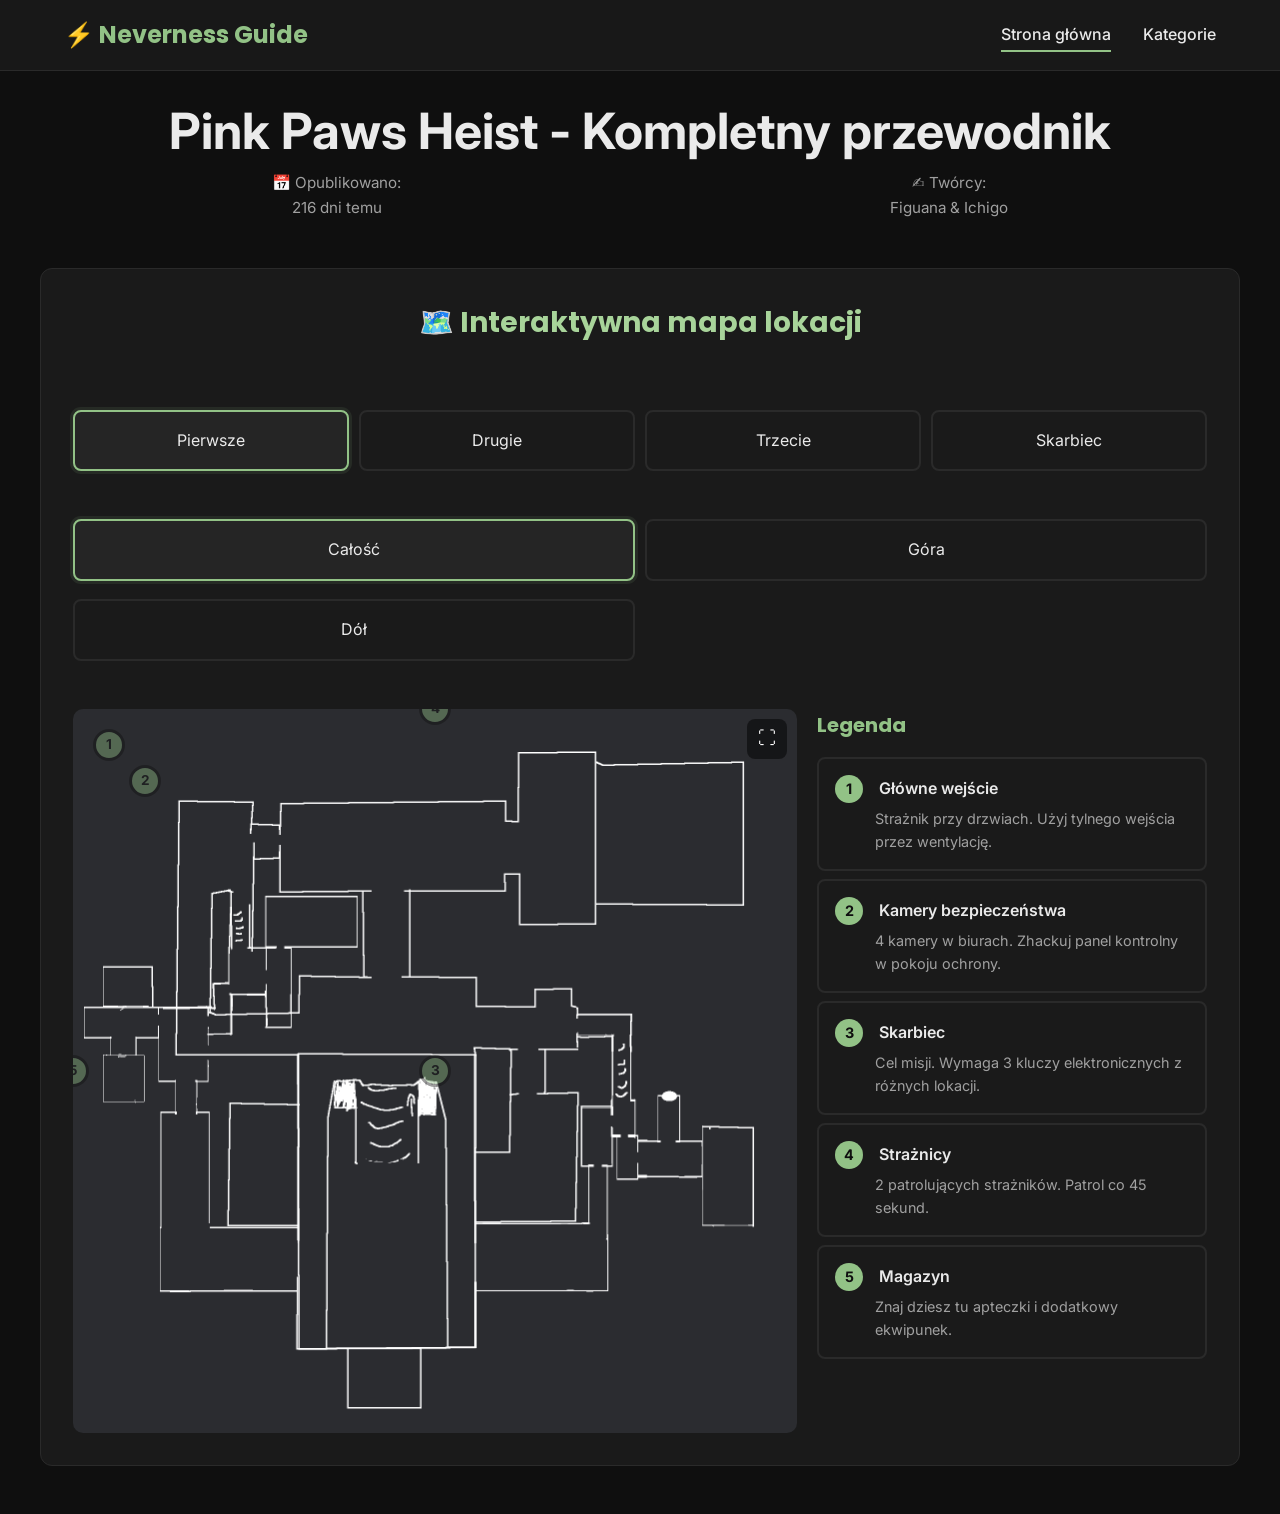
==== commit 456df9c1: "Add files via upload" ====
--- a/Napad.html
+++ b/Napad.html
@@ -58,92 +58,101 @@
 
 
         <!-- Interactive Map Section -->
-<div class="map-section">
+    <div class="map-section">
 
-    <div class="map-container">
+        <div class="map-container">
 
-        <div class="tytul">
-            <h2>🗺️ Interaktywna mapa lokacji</h2>
-        </div>
-
-        <div class="pietra">
-            <div class="pietra-item active">Pierwsze</div>
-            <div class="pietra-item">Drugie</div>
-            <div class="pietra-item">Trzecie</div>
-            <div class="pietra-item">Skarbiec</div>
-        </div>
-
-        <div class="goradol">
-            <div class="goradol-item active" data-view="top">Góra</div>
-            <div class="goradol-item" data-view="bottom">Dół</div>
-        </div>
-
-        <div class="mapa-box">
-            <div class="mapa">
-                <img src="1.png" class="img1" alt="1">
-                <img src="2.png" class="img2" alt="2">                
-                <!-- Interactive markers -->
-                <div class="map-marker" id="marker1" data-point="punkt1" style="top: 5%; left: 5%;">
-                    <div class="map-marker-label">1</div>
-                </div>
-                <div class="map-marker" id="marker2" data-point="punkt2" style="top: 10%; left: 10%;">
-                    <div class="map-marker-label">2</div>
-                </div>
-                <div class="map-marker" id="marker3" data-point="punkt3" style="top: 50%; left: 50%;">
-                    <div class="map-marker-label">3</div>
-                </div>
-                <div class="map-marker" id="marker4" data-point="punkt4" style="top: 0%; left: 50%;">
-                    <div class="map-marker-label">4</div>
-                </div>
-                <div class="map-marker" id="marker5" data-point="punkt5" style="top: 50%; left: 0%;">
-                    <div class="map-marker-label">5</div>
-                </div>
+            <div class="tytul">
+                <h2>🗺️ Interaktywna mapa lokacji</h2>
             </div>
 
-            <div class="legend">
-                <h3>Legenda</h3>
-                <div class="legend-item" data-target="punkt1">
-                    <div class="legend-item-header">
-                        <div class="legend-number">1</div>
-                        <div class="legend-title">Główne wejście</div>
+            <div class="pietra">
+                <div class="pietra-item active">Pierwsze</div>
+                <div class="pietra-item">Drugie</div>
+                <div class="pietra-item">Trzecie</div>
+                <div class="pietra-item">Skarbiec</div>
+            </div>
+
+            <div class="goradol">
+                <div class="goradol-item active" data-view="both">Całość</div>
+                <div class="goradol-item" data-view="top">Góra</div>
+                <div class="goradol-item" data-view="bottom">Dół</div>
+            </div>
+
+            <div class="mapa-box">
+                <div class="mapa">
+                    <div class="fullscreen-btn" id="fullscreenBtn">
+                        ⛶
                     </div>
-                    <div class="legend-description">Strażnik przy drzwiach. Użyj tylnego wejścia przez wentylację.</div>
-                </div>               
-                <div class="legend-item" data-target="punkt2">
-                    <div class="legend-item-header">
-                        <div class="legend-number">2</div>
-                        <div class="legend-title">Kamery bezpieczeństwa</div>
+                    <img src="img/3g.png" class="img1" alt="1">
+                    <img src="img/3d.png" class="img2" alt="2">                
+                    <!-- Interactive markers -->
+                    <div class="map-marker" id="marker1" data-point="punkt1" style="top: 5%; left: 5%;">
+                        <div class="map-marker-label">1</div>
                     </div>
-                    <div class="legend-description">4 kamery w biurach. Zhackuj panel kontrolny w pokoju ochrony.</div>
-                </div>                    
-                <div class="legend-item" data-target="punkt3">
-                    <div class="legend-item-header">
-                        <div class="legend-number">3</div>
-                        <div class="legend-title">Skarbiec</div>
+                    <div class="map-marker" id="marker2" data-point="punkt2" style="top: 10%; left: 10%;">
+                        <div class="map-marker-label">2</div>
                     </div>
-                    <div class="legend-description">Cel misji. Wymaga 3 kluczy elektronicznych z różnych lokacji.</div>
-                </div>                  
-                <div class="legend-item" data-target="punkt4">
-                    <div class="legend-item-header">
-                        <div class="legend-number">4</div>
-                        <div class="legend-title">Strażnicy</div>
+                    <div class="map-marker" id="marker3" data-point="punkt3" style="top: 50%; left: 50%;">
+                        <div class="map-marker-label">3</div>
                     </div>
-                    <div class="legend-description">2 patrolujących strażników. Patrol co 45 sekund.</div>
-                </div>                   
-                <div class="legend-item" data-target="punkt5">
-                    <div class="legend-item-header">
-                        <div class="legend-number">5</div>
-                        <div class="legend-title">Magazyn</div>
+                    <div class="map-marker" id="marker4" data-point="punkt4" style="top: 0%; left: 50%;">
+                        <div class="map-marker-label">4</div>
                     </div>
-                    <div class="legend-description">Znaj dziesz tu apteczki i dodatkowy ekwipunek.</div>
+                    <div class="map-marker" id="marker5" data-point="punkt5" style="top: 50%; left: 0%;">
+                        <div class="map-marker-label">5</div>
+                    </div>
                 </div>
-                </div>
+
+                <div class="legend">
+                    <h3>Legenda</h3>
+                    <div class="legend-item" data-target="punkt1">
+                        <div class="legend-item-header">
+                            <div class="legend-number">1</div>
+                            <div class="legend-title">Główne wejście</div>
+                        </div>
+                        <div class="legend-description">Strażnik przy drzwiach. Użyj tylnego wejścia przez wentylację.</div>
+                    </div>               
+                    <div class="legend-item" data-target="punkt2">
+                        <div class="legend-item-header">
+                            <div class="legend-number">2</div>
+                            <div class="legend-title">Kamery bezpieczeństwa</div>
+                        </div>
+                        <div class="legend-description">4 kamery w biurach. Zhackuj panel kontrolny w pokoju ochrony.</div>
+                    </div>                    
+                    <div class="legend-item" data-target="punkt3">
+                        <div class="legend-item-header">
+                            <div class="legend-number">3</div>
+                            <div class="legend-title">Skarbiec</div>
+                        </div>
+                        <div class="legend-description">Cel misji. Wymaga 3 kluczy elektronicznych z różnych lokacji.</div>
+                    </div>                  
+                    <div class="legend-item" data-target="punkt4">
+                        <div class="legend-item-header">
+                            <div class="legend-number">4</div>
+                            <div class="legend-title">Strażnicy</div>
+                        </div>
+                        <div class="legend-description">2 patrolujących strażników. Patrol co 45 sekund.</div>
+                    </div>                   
+                    <div class="legend-item" data-target="punkt5">
+                        <div class="legend-item-header">
+                            <div class="legend-number">5</div>
+                            <div class="legend-title">Magazyn</div>
+                        </div>
+                        <div class="legend-description">Znaj dziesz tu apteczki i dodatkowy ekwipunek.</div>
+                    </div>
+                    </div>
+            </div>
         </div>
     </div>
-</div>
 
 
-
+<div class="fullscreen" id="fullscreen">
+    <div class="fullscreen-content">
+        <img class="fs-img fs-img1">
+        <img class="fs-img fs-img2">
+    </div>
+</div>
 
 
 
--- a/style.css
+++ b/style.css
@@ -529,7 +529,7 @@
     position: relative;
     width: 100%;
     aspect-ratio: 1 / 1;
-    background: grey;
+    background: #2b2c30;
     overflow: hidden;
     border-radius: 10px;
 
@@ -739,4 +739,76 @@
     grid-template-columns: 1fr 1fr;
     margin-left: 10%;
     margin-right: 10%;
+}
+
+.fullscreen {
+    position: fixed;
+    inset: 0;
+    display: none;
+    justify-content: center;
+    align-items: center;
+    background: rgba(0, 0, 0, 0.3); /* 🔥 lekkie przyciemnienie */
+    backdrop-filter: blur(3px);     /* 🔥 opcjonalny blur (bardzo ładny efekt) */
+    z-index: 9999;
+    opacity: 0;
+    transition: opacity 0.2s ease;
+}
+
+.fullscreen.show {
+    opacity: 1;
+}
+
+
+.fullscreen-content {
+    position: relative;
+    width: min(100vw, 100vh);
+    height: min(100vw, 100vh);
+    aspect-ratio: 1 / 1;
+
+    background: #2b2c30;
+    border-radius: 12px;
+
+    display: flex;
+    justify-content: center;
+    align-items: center;
+
+    overflow: hidden;
+}
+
+.fs-img {
+    position: absolute;
+    inset: 0;
+    width: 100%;
+    height: 100%;
+    object-fit: contain;
+    transition: opacity 0.3s ease;
+}
+
+.fullscreen-btn {
+    position: absolute;
+    top: 10px;
+    right: 10px;
+
+    width: 40px;
+    height: 40px;
+
+    background: rgba(0,0,0,0.5);
+    color: white;
+
+    display: flex;
+    justify-content: center;
+    align-items: center;
+
+    border-radius: 8px;
+
+    cursor: pointer;
+    font-size: 18px;
+
+    z-index: 10;
+    transition: 0.2s;
+}
+
+.fullscreen-btn:hover {
+    background: rgba(0,0,0,0.7);
+    transform: scale(1.05);
 }
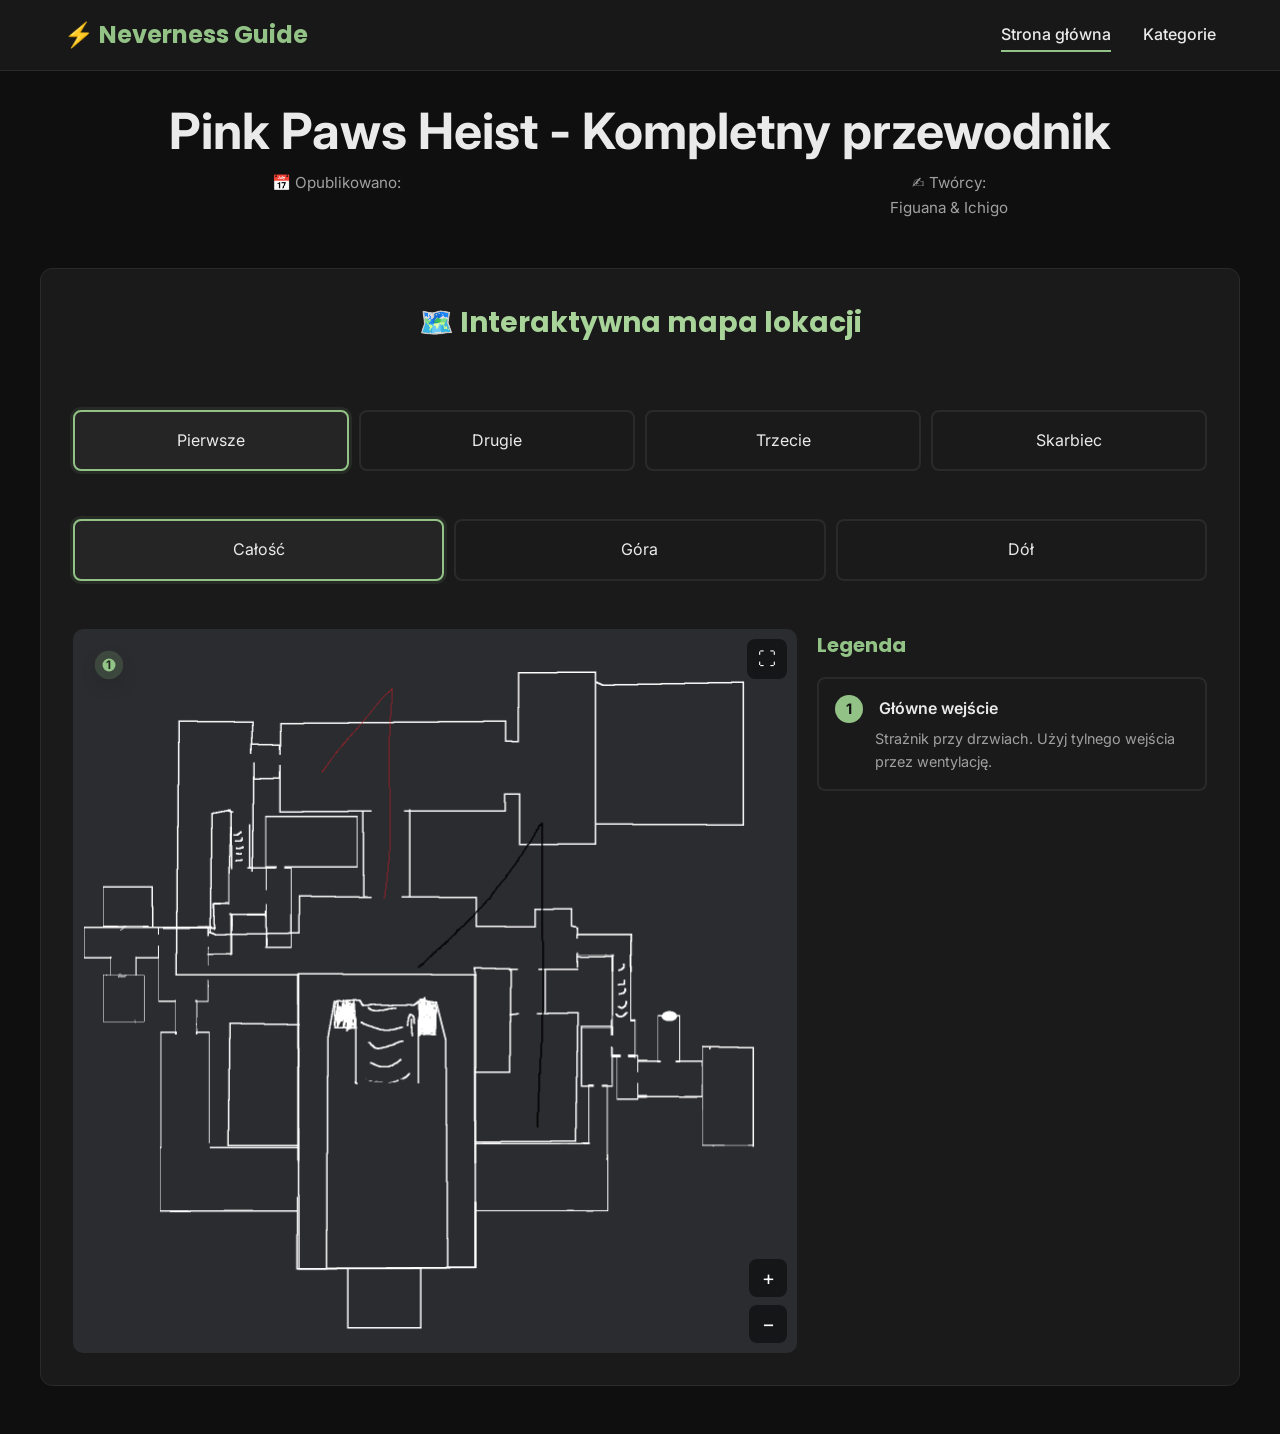
==== commit 26b21092: "Add files via upload" ====
--- a/Napad.html
+++ b/Napad.html
@@ -67,10 +67,10 @@
             </div>
 
             <div class="pietra">
-                <div class="pietra-item active">Pierwsze</div>
-                <div class="pietra-item">Drugie</div>
-                <div class="pietra-item">Trzecie</div>
-                <div class="pietra-item">Skarbiec</div>
+                <div class="pietra-item active" data-view="1">Pierwsze</div>
+                <div class="pietra-item" data-view="2">Drugie</div>
+                <div class="pietra-item" data-view="3">Trzecie</div>
+                <div class="pietra-item" data-view="4">Skarbiec</div>
             </div>
 
             <div class="goradol">
@@ -84,64 +84,86 @@
                     <div class="fullscreen-btn" id="fullscreenBtn">
                         ⛶
                     </div>
-                    <img src="img/3g.png" class="img1" alt="1">
-                    <img src="img/3d.png" class="img2" alt="2">                
-                    <!-- Interactive markers -->
-                    <div class="map-marker" id="marker1" data-point="punkt1" style="top: 5%; left: 5%;">
-                        <div class="map-marker-label">1</div>
+                    <div class="zoom-controls">
+                        <div id="zoomIn">+</div>
+                        <div id="zoomOut">−</div>
                     </div>
-                    <div class="map-marker" id="marker2" data-point="punkt2" style="top: 10%; left: 10%;">
-                        <div class="map-marker-label">2</div>
-                    </div>
-                    <div class="map-marker" id="marker3" data-point="punkt3" style="top: 50%; left: 50%;">
-                        <div class="map-marker-label">3</div>
-                    </div>
-                    <div class="map-marker" id="marker4" data-point="punkt4" style="top: 0%; left: 50%;">
-                        <div class="map-marker-label">4</div>
-                    </div>
-                    <div class="map-marker" id="marker5" data-point="punkt5" style="top: 50%; left: 0%;">
-                        <div class="map-marker-label">5</div>
+                   <div class="map-layer">
+                        <img src="img/1g.png" class="img-1g">
+                        <img src="img/1d.png" class="img-1d">
+
+                        <img src="img/2g.png" class="img-2g">
+                        <img src="img/2d.png" class="img-2d">
+
+                        <img src="img/3g.png" class="img-3g">
+                        <img src="img/3d.png" class="img-3d">
+
+                        <img src="img/4.png" class="img-4">
+                        <div class="map-marker" data-point="punkt1" data-floor="1" style="top:5%; left:5%;">
+                            <div class="map-marker-label">1</div>
+                        </div>
+
+                        <div class="map-marker" data-point="punkt2" data-floor="2" style="top:10%; left:10%;">
+                            <div class="map-marker-label">2</div>
+                        </div>
+
+                        <div class="map-marker" data-point="punkt3" data-floor="3" style="top:50%; left:50%;">
+                            <div class="map-marker-label">3</div>
+                        </div>
+                        <div class="map-marker" data-point="punkt4" data-floor="4" style="top:20%; left:70%;">
+                            <div class="map-marker-label">4</div>
+                        </div>
+
+                        <div class="map-marker" data-point="punkt5" data-floor="4" style="top:80%; left:40%;">
+                            <div class="map-marker-label">5</div>
+                        </div>
                     </div>
                 </div>
 
                 <div class="legend">
                     <h3>Legenda</h3>
-                    <div class="legend-item" data-target="punkt1">
+
+                    <div class="legend-item" data-target="punkt1" data-floor="1">
                         <div class="legend-item-header">
                             <div class="legend-number">1</div>
                             <div class="legend-title">Główne wejście</div>
                         </div>
                         <div class="legend-description">Strażnik przy drzwiach. Użyj tylnego wejścia przez wentylację.</div>
                     </div>               
-                    <div class="legend-item" data-target="punkt2">
+
+                    <div class="legend-item" data-target="punkt2" data-floor="2">
                         <div class="legend-item-header">
                             <div class="legend-number">2</div>
                             <div class="legend-title">Kamery bezpieczeństwa</div>
                         </div>
                         <div class="legend-description">4 kamery w biurach. Zhackuj panel kontrolny w pokoju ochrony.</div>
                     </div>                    
-                    <div class="legend-item" data-target="punkt3">
+
+                    <div class="legend-item" data-target="punkt3" data-floor="3">
                         <div class="legend-item-header">
                             <div class="legend-number">3</div>
                             <div class="legend-title">Skarbiec</div>
                         </div>
                         <div class="legend-description">Cel misji. Wymaga 3 kluczy elektronicznych z różnych lokacji.</div>
                     </div>                  
-                    <div class="legend-item" data-target="punkt4">
+
+                    <div class="legend-item" data-target="punkt4" data-floor="4">
                         <div class="legend-item-header">
                             <div class="legend-number">4</div>
                             <div class="legend-title">Strażnicy</div>
                         </div>
                         <div class="legend-description">2 patrolujących strażników. Patrol co 45 sekund.</div>
                     </div>                   
-                    <div class="legend-item" data-target="punkt5">
+
+                    <div class="legend-item" data-target="punkt5" data-floor="4">
                         <div class="legend-item-header">
                             <div class="legend-number">5</div>
                             <div class="legend-title">Magazyn</div>
                         </div>
-                        <div class="legend-description">Znaj dziesz tu apteczki i dodatkowy ekwipunek.</div>
+                        <div class="legend-description">Znajdziesz tu apteczki i dodatkowy ekwipunek.</div>
                     </div>
-                    </div>
+
+                </div>
             </div>
         </div>
     </div>
--- a/style.css
+++ b/style.css
@@ -438,7 +438,7 @@
 .goradol {
     text-align: center;
     display: grid;
-    grid-template-columns: 1fr 1fr;
+    grid-template-columns: 1fr 1fr 1fr;
     gap: 10px;
     width: 100%;
 }
@@ -460,35 +460,53 @@
 
 .map-marker {
     position: absolute;
-    width: 32px;
-    height: 32px;
+    width: 10px;
+    height: 10px;
+    border-radius: 50%;
     background: var(--color-accent);
-    border: 3px solid var(--color-bg);
+    transform: translate(-50%, -50%) scale(0.8);
+    cursor: pointer;
+    opacity: 0;
+    pointer-events: auto;
+
+    border: none;
+
+    box-shadow: 0 0 0 2px rgba(146,194,134,0.25), 0 2px 8px rgba(0,0,0,0.35);
+    transition: all 0.2s ease;
+}
+
+.map-marker::after {
+    content: "";
+    position: absolute;
+    inset: -6px;
     border-radius: 50%;
-    transform: translate(-50%, -50%);
-    cursor: pointer;
-    transition: all 0.3s;
-    opacity: 0.4;
-    box-shadow: 0 0 0 0 rgba(146, 194, 134, 0.7);
+    background: rgba(146,194,134,0.12);
+    opacity: 0;
+    transition: 0.2s;
 }
 
 .map-marker.active {
     opacity: 1;
     transform: translate(-50%, -50%) scale(1.3);
+    z-index: 10;
+    box-shadow: 0 0 0 6px rgba(146,194,134,0.08), 0 6px 16px rgba(0,0,0,0.45);
     animation: pulse 2s infinite;
-    z-index: 10;
+}
+
+.map-marker.active::after {
+    opacity: 1;
+    animation: ripple 2s infinite;
 }
 
 @keyframes pulse {
-    0% {
-        box-shadow: 0 0 0 0 rgba(146, 194, 134, 0.7);
-    }
-    70% {
-        box-shadow: 0 0 0 15px rgba(146, 194, 134, 0);
-    }
-    100% {
-        box-shadow: 0 0 0 0 rgba(146, 194, 134, 0);
-    }
+    0% { box-shadow: 0 0 0 0 rgba(146,194,134,0.45); }
+    70% { box-shadow: 0 0 0 12px rgba(146,194,134,0); }
+    100% { box-shadow: 0 0 0 0 rgba(146,194,134,0); }
+}
+
+@keyframes ripple {
+    0% { transform: scale(0.8); opacity: 0.5; }
+    100% { transform: scale(2.2); opacity: 0; }
 }
 
 .map-marker-label {
@@ -496,9 +514,9 @@
     top: 50%;
     left: 50%;
     transform: translate(-50%, -50%);
-    color: var(--color-bg);
+    font-size: 9px;
     font-weight: 700;
-    font-size: 0.85rem;
+    color: #0f0f0f;
     pointer-events: none;
 }
 
@@ -518,6 +536,7 @@
     grid-template-columns: 6.5fr 3.5fr;
     width: 100%;
     gap: 20px;
+    overflow: hidden;
 }
 @media (max-width: 768px) {
     .mapa-box {
@@ -532,19 +551,41 @@
     background: #2b2c30;
     overflow: hidden;
     border-radius: 10px;
-
+    cursor: grab;
+    touch-action: none;
+    user-select: none;
+    -webkit-user-select: none;
+}
+
+.mapa:active {
+    cursor: grabbing;
 }
 
 .img1, .img2 {
     position: absolute;
-    top: 0;
-    left: 0;
+    inset: 0;
     width: 100%;
     height: 100%;
     object-fit: contain;
-    transition: opacity 0.3s ease;
-}
-
+    pointer-events: none;
+    user-select: none;
+    -webkit-user-drag: none;
+    transition: opacity 0.25s ease;
+}
+
+.img-1g, .img-1d,
+.img-2g, .img-2d,
+.img-3g, .img-3d,
+.img-4 {
+    position: absolute;
+    inset: 0;
+    width: 100%;
+    height: 100%;
+    object-fit: contain;
+    pointer-events: none;
+    user-select: none;
+    transition: opacity 0.25s ease;
+}
 .legend {
     width: 100%;
     max-width: 100%;
@@ -788,27 +829,57 @@
     position: absolute;
     top: 10px;
     right: 10px;
-
     width: 40px;
     height: 40px;
-
     background: rgba(0,0,0,0.5);
     color: white;
-
     display: flex;
     justify-content: center;
     align-items: center;
-
     border-radius: 8px;
-
     cursor: pointer;
     font-size: 18px;
-
-    z-index: 10;
+    z-index: 20;
     transition: 0.2s;
 }
 
 .fullscreen-btn:hover {
     background: rgba(0,0,0,0.7);
     transform: scale(1.05);
+}
+
+.zoom-controls {
+    position: absolute;
+    bottom: 10px;
+    right: 10px;
+    display: flex;
+    flex-direction: column;
+    gap: 8px;
+    z-index: 20;
+}
+
+.zoom-controls div {
+    width: 38px;
+    height: 38px;
+    background: rgba(0,0,0,0.5);
+    color: white;
+    display: flex;
+    align-items: center;
+    justify-content: center;
+    border-radius: 8px;
+    cursor: pointer;
+    font-size: 20px;
+    user-select: none;
+    transition: 0.2s;
+}
+
+.zoom-controls div:hover {
+    background: rgba(0,0,0,0.7);
+    transform: scale(1.05);
+}
+
+.map-layer {
+    position: absolute;
+    inset: 0;
+    transform-origin: center;
 }
